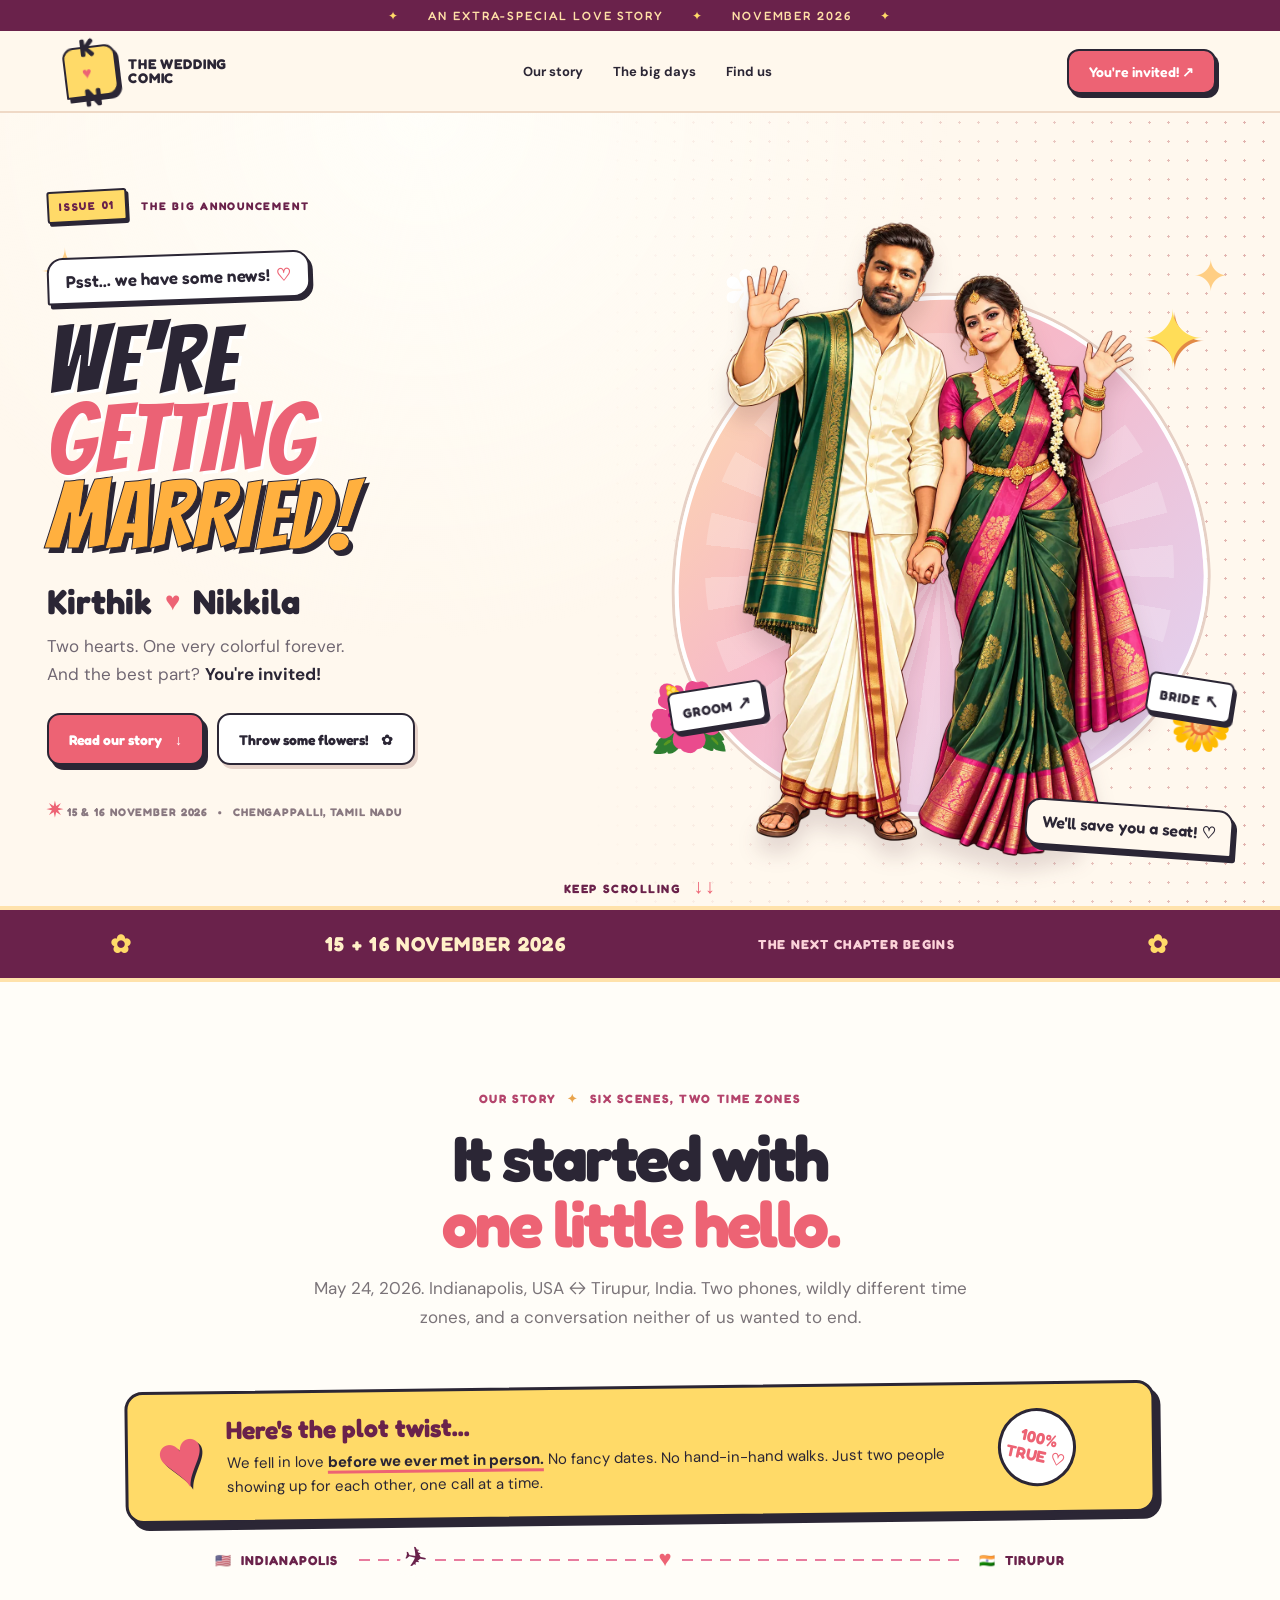
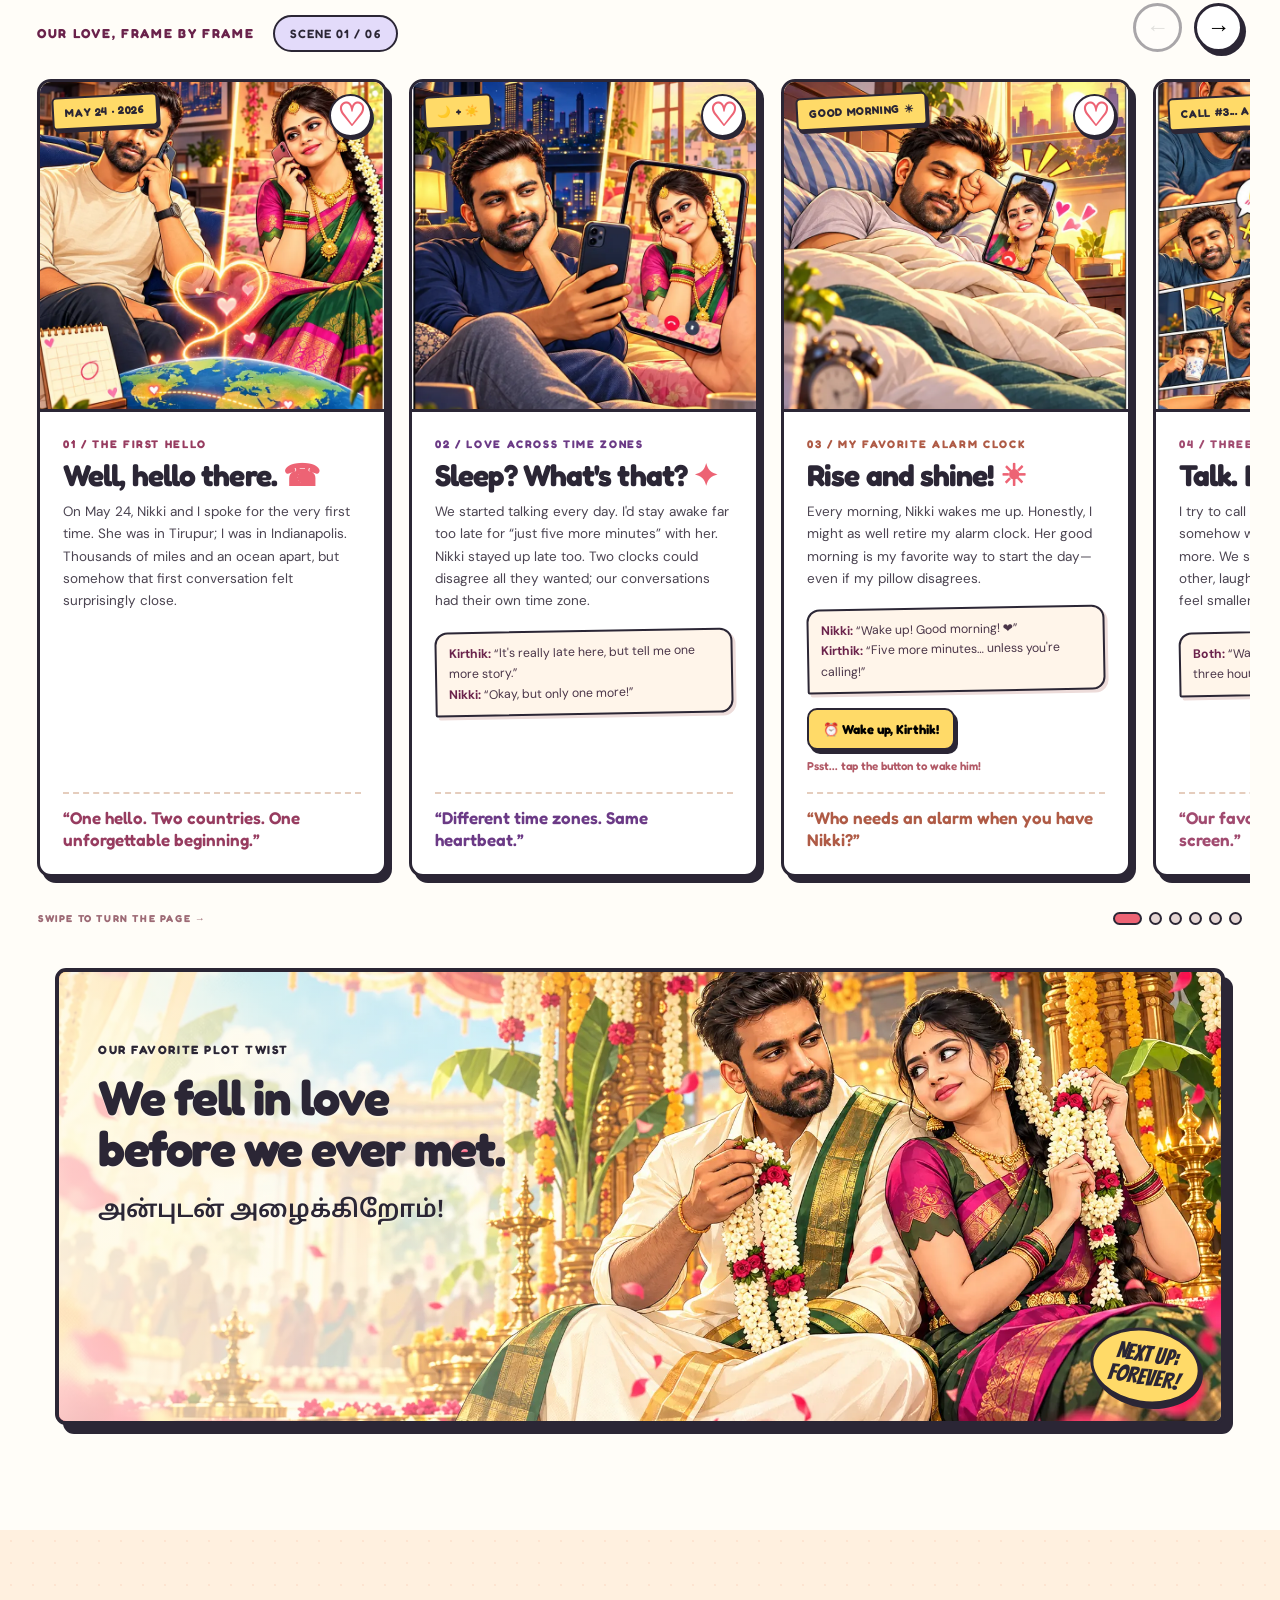
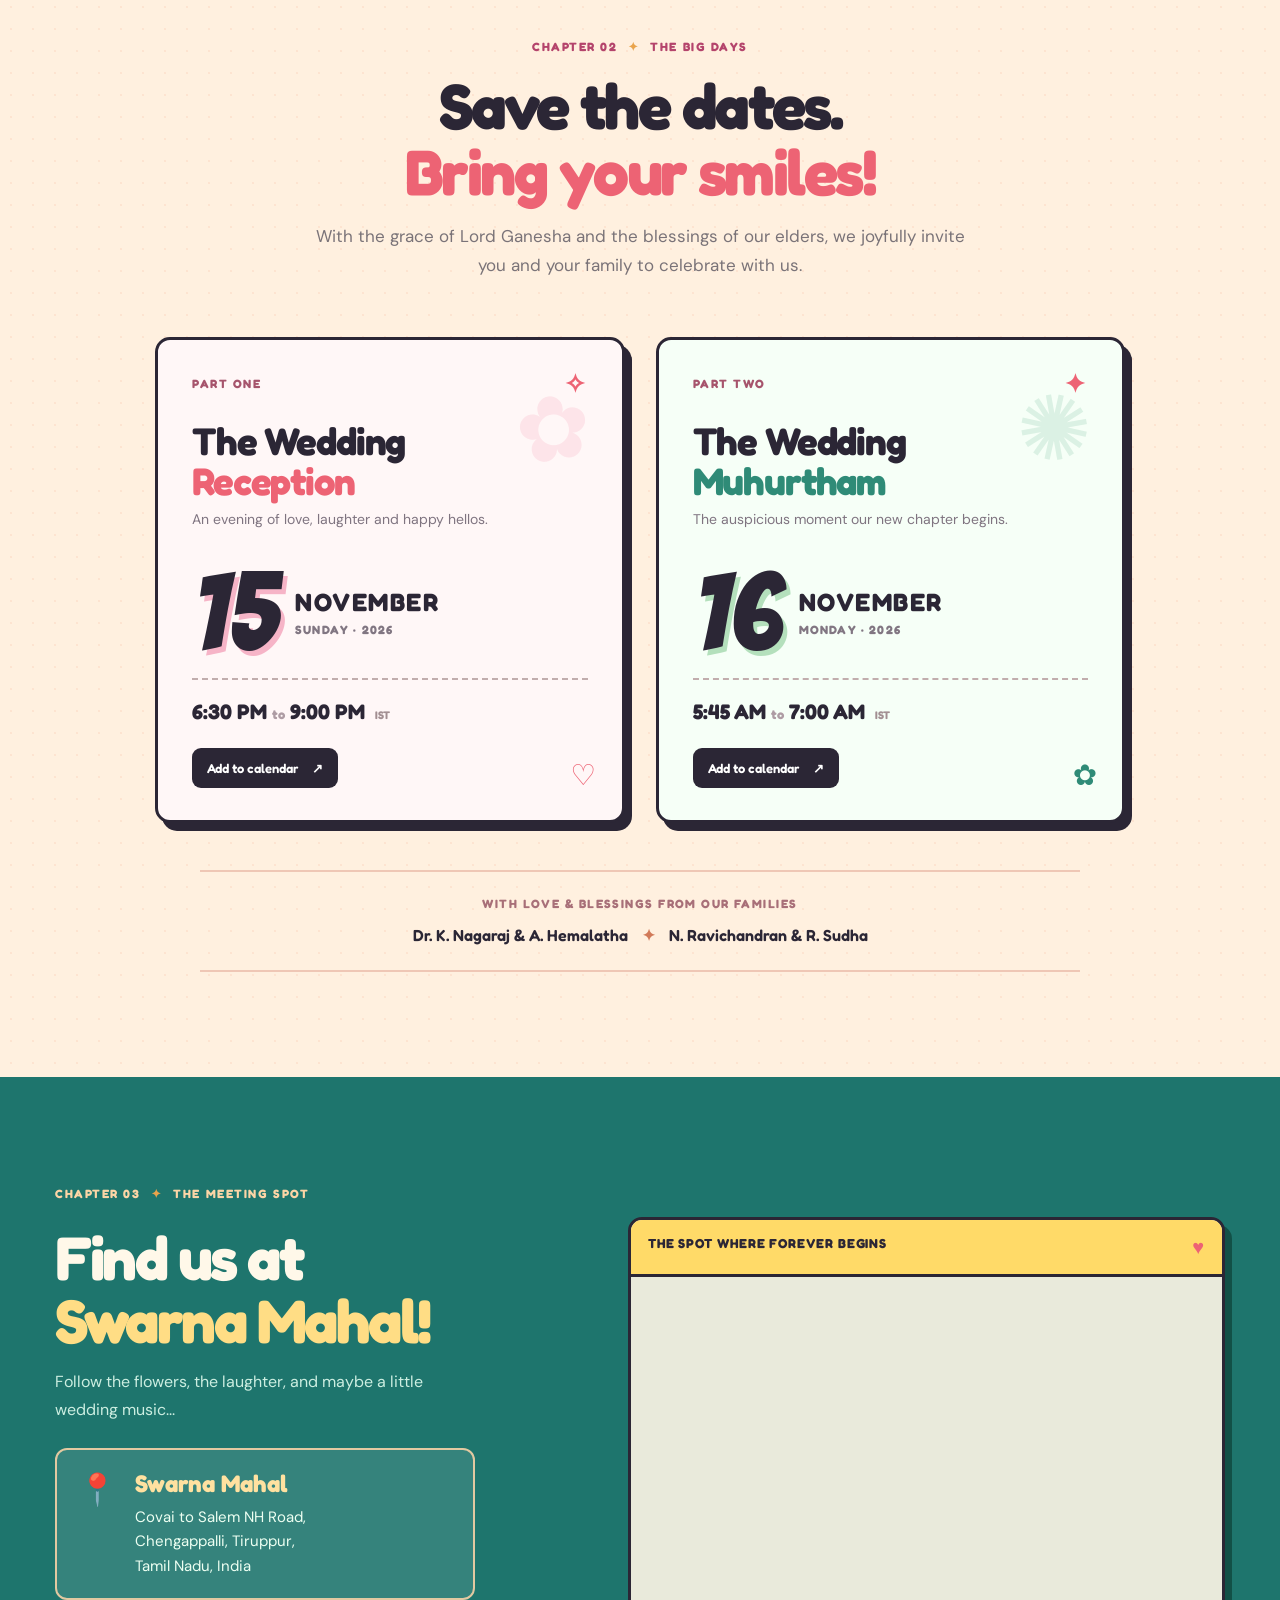
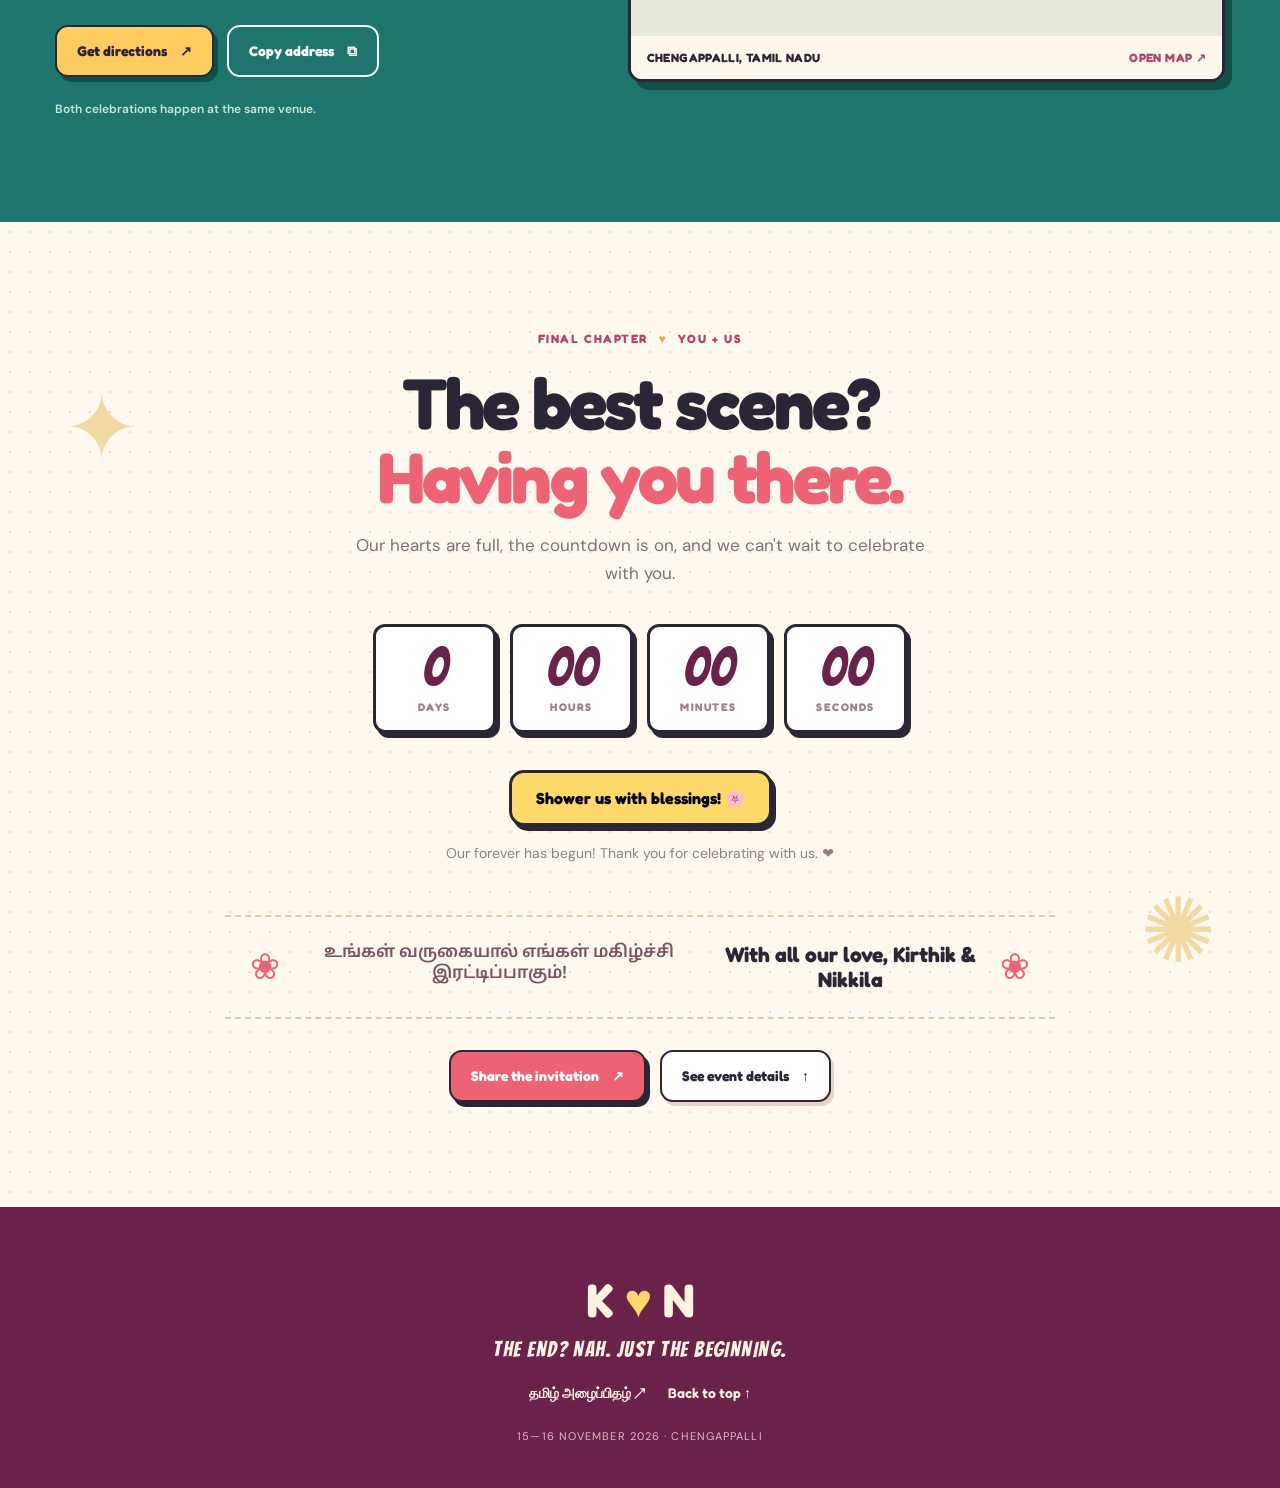
==== index.html @ f4b19759 "Add files via upload" ====
<!doctype html>
<html lang="en">
<head>
  <meta charset="utf-8">
  <meta name="viewport" content="width=device-width, initial-scale=1, viewport-fit=cover">
  <meta name="theme-color" content="#fff8ef">
  <meta name="description" content="One hello on May 24. Two countries, daily calls, and falling in love before meeting in person. Join Kirthik & Nikkila's anime wedding story, November 15–16, 2026.">
  <meta property="og:type" content="website">
  <meta property="og:title" content="Kirthik ♥ Nikkila — A Wedding Comic!">
  <meta property="og:description" content="Two countries. Countless calls. Love before our first meeting. Join our comic-book wedding story on 15 & 16 November 2026!">
  <meta property="og:url" content="https://kirthikroshan.github.io/comic_wedding/">
  <meta property="og:image" content="https://kirthikroshan.github.io/comic_wedding/comic-wedding-preview.jpg">
  <link rel="preconnect" href="https://fonts.googleapis.com">
  <link rel="preconnect" href="https://fonts.gstatic.com" crossorigin>
  <link href="https://fonts.googleapis.com/css2?family=Bangers&family=DM+Sans:wght@400;500;600;700&family=Fredoka:wght@400;500;600;700&family=Noto+Sans+Tamil:wght@400;500;600;700&display=swap" rel="stylesheet">
  <link rel="icon" type="image/svg+xml" href="favicon.svg">
  <link rel="stylesheet" href="styles.css">
  <link rel="stylesheet" href="story.css">
  <script src="script.js" defer></script>
  <script src="story.js" defer></script>
  <title>Kirthik & Nikkila — The Wedding Comic 💍</title>
</head>
<body>
  <a href="#events" class="skip-link">Skip to wedding details</a>
  <div id="petal-layer" class="petal-layer" aria-hidden="true"></div>
  <div class="opening-strip"><span>✦</span> AN EXTRA-SPECIAL LOVE STORY <span>✦</span> NOVEMBER 2026 <span>✦</span></div>
  <header class="site-header" id="top">
    <a class="brand" href="#top" aria-label="Kirthik and Nikkila, back to beginning"><span class="brand-symbol">K<span>♥</span>N</span><span class="brand-name">THE WEDDING<br>COMIC</span></a>
    <nav aria-label="Main navigation"><a href="#story">Our story</a><a href="#events">The big days</a><a href="#venue">Find us</a></nav>
    <a class="header-button" href="#events">You're invited! <span aria-hidden="true">↗</span></a>
  </header>

  <main>
    <section class="hero" aria-labelledby="hero-heading">
      <div class="hero-dots" aria-hidden="true"></div><div class="hero-star star-a" aria-hidden="true">✧</div><div class="hero-star star-b" aria-hidden="true">✦</div>
      <div class="hero-inner">
        <div class="hero-copy">
          <p class="comic-issue"><span class="issue-badge">ISSUE 01</span><span>THE BIG ANNOUNCEMENT</span></p>
          <p class="hero-speech">Psst... we have some news! <span>♡</span></p>
          <h1 id="hero-heading"><span>WE'RE</span><strong>GETTING</strong><em>MARRIED!</em></h1>
          <div class="hero-names"><span>Kirthik</span><i>♥</i><span>Nikkila</span></div>
          <p class="hero-subtitle">Two hearts. One very colorful forever.<br>And the best part? <strong>You're invited!</strong></p>
          <div class="hero-actions"><a class="button primary" href="#story">Read our story <span aria-hidden="true">↓</span></a><button class="button secondary" id="hero-flower-button" type="button">Throw some flowers! <span aria-hidden="true">✿</span></button></div>
          <p class="hero-detail"><span aria-hidden="true">✷</span> 15 & 16 NOVEMBER 2026 <span class="separator">•</span> CHENGAPPALLI, TAMIL NADU</p>
        </div>
        <div class="hero-art" aria-label="Anime-comic illustration of Kirthik and Nikkila in traditional Tamil wedding clothes">
          <div class="art-oval" aria-hidden="true"></div><div class="sunburst" aria-hidden="true"></div>
          <span class="doodle star-one" aria-hidden="true">✦</span><span class="doodle star-two" aria-hidden="true">✽</span><span class="doodle flower-one" aria-hidden="true">🌺</span><span class="doodle flower-two" aria-hidden="true">🌼</span>
          <img class="hero-couple" src="anime-wedding-couple.webp" width="1024" height="1536" fetchpriority="high" alt="Kirthik in a cream silk veshti and emerald shawl, and Nikkila in an emerald-magenta Kanchipuram saree, smiling and waving together">
          <div class="name-ticket groom-ticket">GROOM <span>↗</span></div><div class="name-ticket bride-ticket">BRIDE <span>↖</span></div>
          <div class="art-bubble" id="couple-bubble" role="status" aria-live="polite">We'll save you a seat! ♡</div>
        </div>
      </div>
      <a class="scroll-tag" href="#story">KEEP SCROLLING <span aria-hidden="true">↓↓</span></a>
    </section>

    <div class="announcement-ribbon" aria-label="Wedding date"><div>✿</div><strong>15 + 16 NOVEMBER 2026</strong><span>THE NEXT CHAPTER BEGINS</span><div>✿</div></div>

    <section class="story-section section" id="story" aria-labelledby="story-heading">
      <div class="section-heading" data-reveal><span class="chapter-tag">OUR STORY <span>✦</span> SIX SCENES, TWO TIME ZONES</span><h2 id="story-heading">It started with<br><em>one little hello.</em></h2><p>May 24, 2026. Indianapolis, USA ↔ Tirupur, India. Two phones, wildly different time zones, and a conversation neither of us wanted to end.</p></div>
      <div id="story-root"><p class="story-fallback">We fell in love before we ever met. Our six-chapter love story is loading… ♡</p></div>
      <div class="story-feature" data-reveal><img src="garland-scene.webp" loading="lazy" width="1916" height="821" alt="Anime-style Kirthik and Nikkila smiling at each other with wedding garlands under a colorful Tamil wedding mandapam"><div class="story-feature-caption"><span>OUR FAVORITE PLOT TWIST</span><strong>We fell in love<br>before we ever met.</strong><p lang="ta">அன்புடன் அழைக்கிறோம்!</p></div><div class="feature-sticker" aria-hidden="true">NEXT UP:<br>FOREVER!</div></div>
    </section>

    <section class="events-section section" id="events" aria-labelledby="events-heading">
      <div class="section-heading events-heading" data-reveal><span class="chapter-tag">CHAPTER 02 <span>✦</span> THE BIG DAYS</span><h2 id="events-heading">Save the dates.<br><em>Bring your smiles!</em></h2><p>With the grace of Lord Ganesha and the blessings of our elders, we joyfully invite you and your family to celebrate with us.</p></div>
      <div class="event-grid">
        <article class="event-card reception" data-reveal><div class="event-label">PART ONE <span>✧</span></div><div class="event-art" aria-hidden="true">✿</div><h3>The Wedding<br><em>Reception</em></h3><p class="event-caption">An evening of love, laughter and happy hellos.</p><div class="date-block"><strong>15</strong><div><span>NOVEMBER</span><small>SUNDAY · 2026</small></div></div><div class="event-divider"></div><p class="event-time">6:30 PM <span>to</span> 9:00 PM <small>IST</small></p><div class="event-actions"><a href="reception.ics" download="Kirthik-Nikkila-Reception.ics">Add to calendar <span aria-hidden="true">↗</span></a></div><span class="card-stamp" aria-hidden="true">♡</span></article>
        <article class="event-card muhurtham" data-reveal><div class="event-label">PART TWO <span>✦</span></div><div class="event-art" aria-hidden="true">✺</div><h3>The Wedding<br><em>Muhurtham</em></h3><p class="event-caption">The auspicious moment our new chapter begins.</p><div class="date-block"><strong>16</strong><div><span>NOVEMBER</span><small>MONDAY · 2026</small></div></div><div class="event-divider"></div><p class="event-time">5:45 AM <span>to</span> 7:00 AM <small>IST</small></p><div class="event-actions"><a href="muhurtham.ics" download="Kirthik-Nikkila-Muhurtham.ics">Add to calendar <span aria-hidden="true">↗</span></a></div><span class="card-stamp" aria-hidden="true">✿</span></article>
      </div>
      <div class="family-note" data-reveal><span>WITH LOVE &amp; BLESSINGS FROM OUR FAMILIES</span><p>Dr. K. Nagaraj &amp; A. Hemalatha <i>✦</i> N. Ravichandran &amp; R. Sudha</p></div>
    </section>

    <section class="venue-section section" id="venue" aria-labelledby="venue-heading"><div class="venue-layout"><div class="venue-copy" data-reveal><span class="chapter-tag light">CHAPTER 03 <span>✦</span> THE MEETING SPOT</span><h2 id="venue-heading">Find us at<br><em>Swarna Mahal!</em></h2><p class="venue-intro">Follow the flowers, the laughter, and maybe a little wedding music...</p><div class="address-card"><span class="pin" aria-hidden="true">📍</span><div><strong>Swarna Mahal</strong><address>Covai to Salem NH Road,<br>Chengappalli, Tiruppur,<br>Tamil Nadu, India</address></div></div><div class="venue-actions"><a class="button bright" href="https://www.google.com/maps/search/?api=1&query=Swarna%20Mahal%20Chengappalli%20Tiruppur%20Tamil%20Nadu" target="_blank" rel="noopener noreferrer">Get directions <span aria-hidden="true">↗</span></a><button class="button outline" id="copy-address" type="button">Copy address <span aria-hidden="true">⧉</span></button></div><p class="venue-footnote">Both celebrations happen at the same venue.</p></div><div class="map-panel" data-reveal><div class="map-heading">THE SPOT WHERE FOREVER BEGINS <span>♥</span></div><iframe title="Map of Swarna Mahal, Chengappalli, Tiruppur" src="https://maps.google.com/maps?q=Swarna%20Mahal%20Chengappalli%20Tiruppur%20Tamil%20Nadu&t=&z=14&ie=UTF8&iwloc=&output=embed" loading="lazy" referrerpolicy="no-referrer-when-downgrade" allowfullscreen></iframe><div class="map-footer"><span>CHENGAPPALLI, TAMIL NADU</span><a href="https://www.google.com/maps/search/?api=1&query=Swarna%20Mahal%20Chengappalli%20Tiruppur%20Tamil%20Nadu" target="_blank" rel="noopener noreferrer">OPEN MAP ↗</a></div></div></div></section>

    <section class="finale-section section" id="join" aria-labelledby="join-heading"><div class="finale-sparkle s1" aria-hidden="true">✦</div><div class="finale-sparkle s2" aria-hidden="true">✺</div><div class="finale-inner"><span class="chapter-tag">FINAL CHAPTER <span>♥</span> YOU + US</span><h2 id="join-heading">The best scene?<br><em>Having you there.</em></h2><p>Our hearts are full, the countdown is on, and we can't wait to celebrate with you.</p><div class="countdown" id="countdown" role="timer" aria-label="Time remaining until the wedding muhurtham"><div><strong id="days">--</strong><span>DAYS</span></div><div><strong id="hours">--</strong><span>HOURS</span></div><div><strong id="minutes">--</strong><span>MINUTES</span></div><div><strong id="seconds">--</strong><span>SECONDS</span></div></div><button type="button" class="blessing-button" id="blessing-button">Shower us with blessings! <span aria-hidden="true">🌸</span></button><p class="blessing-status" id="blessing-status" role="status" aria-live="polite">Your presence is the sweetest gift. ♡</p><div class="final-invite"><span aria-hidden="true">❀</span><p lang="ta">உங்கள் வருகையால் எங்கள் மகிழ்ச்சி இரட்டிப்பாகும்!</p><strong>With all our love, Kirthik &amp; Nikkila</strong><span aria-hidden="true">❀</span></div><div class="final-buttons"><a class="button primary" id="share-whatsapp" href="https://api.whatsapp.com/send?text=You%27re%20invited%20to%20Kirthik%20%26%20Nikkila%27s%20wedding!" target="_blank" rel="noopener noreferrer">Share the invitation <span aria-hidden="true">↗</span></a><a class="button secondary" href="#events">See event details <span aria-hidden="true">↑</span></a></div></div></section>
  </main>
  <footer><div class="footer-logo">K <span>♥</span> N</div><p>THE END? NAH. JUST THE BEGINNING.</p><div class="footer-links"><a href="https://kirthikroshan.github.io/Wedding/" target="_blank" rel="noopener noreferrer">தமிழ் அழைப்பிதழ் ↗</a><a href="#top">Back to top ↑</a></div><small>15—16 NOVEMBER 2026 · CHENGAPPALLI</small></footer>
  <div class="toast" id="toast" role="status" aria-live="polite"></div>
</body>
</html>
---- styles.css ----
:root{--paper:#fff8ee;--paper2:#fff3df;--ink:#2b2635;--wine:#6a224b;--red:#ed6374;--coral:#f58071;--orange:#ffb44f;--yellow:#ffda68;--mint:#bee8d3;--green:#2f8b77;--pink:#f8c4d3;--lav:#dfd6ff;--shadow:5px 6px 0 var(--ink)}
*{box-sizing:border-box}html{scroll-behavior:smooth}body{margin:0;background:var(--paper);color:var(--ink);font-family:'DM Sans',system-ui,sans-serif;overflow-x:hidden}img{display:block;max-width:100%}a{text-decoration:none;color:inherit}button{cursor:pointer;font:inherit}button,a{-webkit-tap-highlight-color:transparent}a:focus-visible,button:focus-visible{outline:4px solid #147d73;outline-offset:4px}.skip-link{position:absolute;top:-100px;left:10px;z-index:50;padding:10px 14px;background:white}.skip-link:focus{top:10px}.petal-layer{position:fixed;inset:0;overflow:hidden;z-index:50;pointer-events:none}.petal{position:absolute;top:-8vh;left:var(--x);font-size:var(--size);animation:petalDrop var(--time) ease-in forwards;filter:drop-shadow(1px 2px 0 rgba(71,34,54,.1))}.toast{position:fixed;left:50%;bottom:25px;z-index:60;transform:translate(-50%,140%);opacity:0;max-width:90%;min-width:240px;text-align:center;background:var(--ink);color:white;border:2px solid white;border-radius:100px;padding:13px 22px;font-size:13px;font-weight:700;box-shadow:0 7px 22px rgba(0,0,0,.2);transition:transform .3s,opacity .3s;pointer-events:none}.toast.show{transform:translate(-50%,0);opacity:1}
.opening-strip{height:31px;background:var(--wine);color:#ffe0a7;font:500 12px 'Fredoka',sans-serif;letter-spacing:.16em;display:flex;gap:28px;align-items:center;justify-content:center}.opening-strip span{color:var(--yellow)}
.site-header{height:82px;background:rgba(255,248,238,.97);border-bottom:2px solid #efd9c6;display:flex;align-items:center;justify-content:space-between;padding:0 max(5%,calc((100% - 1180px)/2));position:relative;z-index:20;gap:25px}.brand{display:flex;align-items:center;gap:11px}.brand-symbol{width:53px;height:51px;display:grid;place-content:center;border:2px solid var(--ink);border-radius:11px 11px 11px 1px;transform:rotate(-7deg);background:var(--yellow);box-shadow:3px 4px 0 var(--ink);font:700 25px 'Fredoka',sans-serif}.brand-symbol span{color:var(--red);font-size:16px}.brand-name{font:700 14px/1.02 'Fredoka',sans-serif;letter-spacing:.06em}.site-header nav{display:flex;gap:30px;font-weight:700;font-size:13px}.site-header nav a:hover{color:var(--red)}.header-button{font:600 14px 'Fredoka',sans-serif;background:var(--red);color:#fff;border:2px solid var(--ink);border-radius:12px;padding:12px 20px;box-shadow:3px 4px 0 var(--ink);white-space:nowrap;transition:transform .2s}.header-button:hover{transform:translateY(-3px)}
.hero{isolation:isolate;position:relative;overflow:hidden;background:radial-gradient(circle at 33% 0%,#fffef9,transparent 45%),var(--paper)}.hero-inner{max-width:1250px;margin:auto;display:grid;grid-template-columns:1fr 1fr;align-items:center;gap:12px;min-height:690px;padding:35px 32px 0}.hero-dots{position:absolute;top:0;right:0;bottom:0;width:54%;z-index:-1;background-image:radial-gradient(#dfafaa 1.1px,transparent 1.3px);background-size:19px 19px;mask-image:linear-gradient(90deg,transparent,black)}.hero-star{position:absolute;font-size:63px;color:#ffce83;animation:floaty 5s ease-in-out infinite}.star-a{top:15%;left:3%}.star-b{top:17%;right:4%;font-size:43px;animation-delay:-2s}.hero-copy{padding:42px 0 75px;z-index:5}.comic-issue{display:flex;align-items:center;gap:14px;font:700 11px 'Fredoka',sans-serif;letter-spacing:.16em;color:var(--wine);margin:0 0 32px}.issue-badge{background:var(--yellow);border:2px solid var(--ink);box-shadow:2px 3px 0 var(--ink);border-radius:3px;padding:7px 10px;transform:rotate(-3deg)}.hero-speech{position:relative;display:inline-flex;margin:0 0 21px;padding:11px 17px;background:white;border:2px solid var(--ink);border-radius:16px 16px 16px 2px;box-shadow:3px 4px 0 var(--ink);font:600 17px 'Fredoka',sans-serif;transform:rotate(-2deg)}.hero-speech span{color:var(--red);margin-left:6px}.hero h1{margin:0 0 23px;font:400 clamp(75px,7.4vw,112px)/.82 'Bangers',Impact,sans-serif;letter-spacing:.015em;display:flex;align-items:flex-start;flex-direction:column;text-shadow:3px 3px 0 #fff}.hero h1 span{color:var(--ink)}.hero h1 strong{font-weight:400;color:#eb6275}.hero h1 em{font-style:normal;color:#ffb03f;-webkit-text-stroke:1px var(--ink);text-shadow:4px 5px 0 var(--ink);letter-spacing:.01em}.hero-names{display:flex;align-items:center;gap:13px;font:700 clamp(23px,2.7vw,39px) 'Fredoka',sans-serif;margin:25px 0 10px}.hero-names i{font-style:normal;color:var(--red);font-size:26px;animation:heartbeat 2.2s infinite}.hero-subtitle{font-size:17px;line-height:1.65;color:#706772;max-width:460px;margin:0 0 25px}.hero-subtitle strong{color:var(--ink)}.hero-actions{display:flex;flex-wrap:wrap;gap:13px}.button{display:inline-flex;align-items:center;justify-content:center;gap:13px;border:2px solid var(--ink);border-radius:13px;padding:14px 20px;min-height:52px;font:700 14px 'Fredoka',sans-serif;transition:transform .2s,box-shadow .2s}.button:hover{transform:translateY(-3px)}.button.primary{background:var(--red);color:white;box-shadow:4px 5px 0 var(--ink)}.button.secondary{background:#fff;color:var(--ink);box-shadow:3px 4px 0 #e6d2c9}.hero-detail{font:700 11px 'Fredoka',sans-serif;letter-spacing:.08em;color:#897880;margin-top:33px}.hero-detail .separator{margin:0 6px}.hero-detail>span:first-child{font-size:18px;color:var(--red)}
.hero-art{height:665px;position:relative;display:flex;justify-content:center;align-items:flex-end}.art-oval{position:absolute;bottom:45px;width:91%;height:78%;border:4px solid #fff;box-shadow:0 0 0 3px #e6d0c5;background:linear-gradient(135deg,#ffdda9,#f6b9c9 42%,#ded6f7 100%);border-radius:51% 49% 53% 47%/58% 55% 45% 42%;transform:rotate(-4deg)}.sunburst{position:absolute;bottom:54px;width:80%;height:71%;opacity:.22;border-radius:50%;background:repeating-conic-gradient(from 4deg,#fff 0 8deg,transparent 8deg 16deg)}.hero-couple{height:min(640px,100%);width:auto;max-width:100%;object-fit:contain;filter:drop-shadow(0 16px 10px rgba(72,34,45,.15));position:relative;z-index:4;transform-origin:bottom center;animation:artReveal 1.1s both,artBob 5s 1.1s ease-in-out infinite}.hero-couple.celebrate{animation:artWiggle .9s ease-in-out both}.doodle{position:absolute;z-index:4;animation:floaty 4s ease-in-out infinite}.doodle.star-one{top:95px;right:28px;color:#ffdd58;font-size:77px;filter:drop-shadow(2px 3px 0 #e28a45)}.doodle.star-two{top:60px;left:13%;color:#fff;font-size:55px}.doodle.flower-one{bottom:98px;left:0;font-size:68px;animation-delay:-1.5s}.doodle.flower-two{bottom:102px;right:0;font-size:51px;animation-delay:-3s}.name-ticket{position:absolute;z-index:6;background:white;border:2px solid var(--ink);box-shadow:3px 4px 0 var(--ink);border-radius:7px;padding:8px 11px;font:700 13px 'Fredoka',sans-serif;letter-spacing:.08em}.name-ticket span{font-size:17px}.groom-ticket{left:4%;bottom:133px;transform:rotate(-9deg)}.bride-ticket{right:0;bottom:142px;transform:rotate(9deg)}.art-bubble{position:absolute;z-index:8;right:0;bottom:8px;max-width:235px;text-align:center;background:var(--paper);border:2px solid var(--ink);box-shadow:4px 5px 0 var(--ink);border-radius:15px 15px 3px 15px;transform:rotate(4deg);padding:12px 15px;font:600 16px/1.2 'Fredoka',sans-serif}.scroll-tag{position:absolute;bottom:8px;left:50%;transform:translateX(-50%);color:var(--wine);font:700 12px 'Fredoka',sans-serif;letter-spacing:.13em;white-space:nowrap}.scroll-tag span{color:var(--red);font-size:20px;margin-left:7px}
.announcement-ribbon{display:flex;align-items:center;justify-content:space-around;gap:12px;background:var(--wine);color:#fff0c8;padding:19px 20px;border-top:4px solid #ffe2ab;border-bottom:4px solid #ffe2ab;font:700 16px 'Fredoka',sans-serif;letter-spacing:.08em}.announcement-ribbon div{color:var(--yellow);font-size:25px}.announcement-ribbon strong{font-size:20px}.announcement-ribbon span{font-size:13px;color:#fbd2d9}
.section{padding:105px 28px}.section-heading{text-align:center;max-width:780px;margin:0 auto 54px}.chapter-tag{font:700 12px 'Fredoka',sans-serif;letter-spacing:.13em;color:#b4446c}.chapter-tag span{color:#e9a44c;padding:0 6px}.section-heading h2,.venue-copy h2,.finale-inner h2{font:700 clamp(42px,5vw,68px)/1.03 'Fredoka',sans-serif;letter-spacing:-.04em;margin:17px 0}.section-heading h2 em,.venue-copy h2 em,.finale-inner h2 em{font-style:normal;color:var(--red)}.section-heading>p:last-child{color:#7a7378;line-height:1.7;font-size:17px;max-width:670px;margin:0 auto}
.story-section{background:#fffdf8}.comic-panels{max-width:1170px;margin:auto;display:grid;grid-template-columns:repeat(3,minmax(0,1fr));gap:21px}.mini-panel{border:3px solid var(--ink);box-shadow:5px 6px 0 var(--ink);border-radius:11px;min-height:345px;padding:23px;position:relative;overflow:hidden}.panel-heart{background:#fce1e7}.panel-ring{background:#fff1bd}.panel-people{background:#dff5e9}.panel-number{font:700 11px 'Fredoka',sans-serif;letter-spacing:.16em;border-bottom:2px solid rgba(46,38,53,.18);padding-bottom:12px}.mini-visual{height:150px;position:relative;display:flex;align-items:center;justify-content:center}.mini-visual.hearts span:first-child{color:#ed6374;font-size:110px;transform:rotate(-13deg);text-shadow:5px 5px 0 #fff}.mini-visual.hearts span:nth-child(2){color:#e8a1b3;font-size:57px;transform:rotate(20deg) translate(-20px,-30px)}.mini-visual.hearts span:last-child{color:white;font-size:35px;position:absolute;right:19%;top:10px}.mini-visual.rings span:first-child{font-size:103px;transform:rotate(-14deg);filter:drop-shadow(4px 6px 0 #e1bf76)}.mini-visual.rings span:last-child{font-size:57px;color:#f4be46;position:absolute;right:18%;top:1px}.mini-visual.flowers{gap:0}.mini-visual.flowers span{font-size:75px;filter:drop-shadow(3px 5px 0 rgba(67,83,55,.1))}.mini-visual.flowers span:nth-child(2){font-size:95px;transform:translateY(-19px)}.mini-panel h3{font:700 27px 'Fredoka',sans-serif;margin:9px 0 6px}.mini-panel p{margin:0;font-size:14px;line-height:1.6;color:#6c626e;max-width:250px}.comic-action{position:absolute;right:-5px;bottom:9px;font:400 27px 'Bangers',Impact,sans-serif;letter-spacing:.04em;color:#c04d72;transform:rotate(-13deg);opacity:.92}
.story-feature{position:relative;max-width:1170px;margin:43px auto 0;height:457px;border:4px solid var(--ink);border-radius:11px;overflow:hidden;box-shadow:8px 9px 0 var(--ink);background:#f8dabf}.story-feature>img{width:100%;height:100%;object-fit:cover;object-position:center}.story-feature:after{content:'';position:absolute;inset:0;pointer-events:none;background:linear-gradient(90deg,rgba(255,249,230,.78),rgba(255,249,230,.3) 34%,transparent 60%)}.story-feature-caption{position:absolute;z-index:2;left:39px;top:70px;color:var(--ink);max-width:430px;text-shadow:0 2px 0 rgba(255,255,255,.3)}.story-feature-caption span{display:block;font:700 12px 'Fredoka',sans-serif;letter-spacing:.13em;margin-bottom:15px}.story-feature-caption strong{display:block;font:700 clamp(32px,3.8vw,55px)/1.05 'Fredoka',sans-serif;letter-spacing:-.03em}.story-feature-caption p{font:600 24px 'Noto Sans Tamil',sans-serif;margin:22px 0}.feature-sticker{position:absolute;right:20px;bottom:17px;z-index:2;background:var(--yellow);color:var(--ink);padding:12px 17px;border:3px solid var(--ink);box-shadow:3px 4px 0 var(--ink);border-radius:50%;font:400 23px/1 'Bangers',sans-serif;transform:rotate(9deg);text-align:center}
.events-section{background:#fff0df;background-image:radial-gradient(rgba(245,164,138,.17) 1.3px,transparent 1.5px);background-size:22px 22px}.events-heading{margin-bottom:58px}.event-grid{max-width:970px;margin:auto;display:grid;grid-template-columns:repeat(2,minmax(0,1fr));gap:31px}.event-card{position:relative;overflow:hidden;border:3px solid var(--ink);border-radius:15px;background:#fff;box-shadow:7px 8px 0 var(--ink);padding:28px 34px 32px;min-height:460px}.event-card.reception{background:#fff7f7}.event-card.muhurtham{background:#f6fff7}.event-label{font:700 12px 'Fredoka',sans-serif;letter-spacing:.13em;color:#a6546c;display:flex;align-items:center;justify-content:space-between}.event-label span{font-size:26px;color:var(--red)}.event-art{position:absolute;right:30px;top:45px;font-size:90px;line-height:1;color:rgba(236,103,137,.13);transform:rotate(-10deg)}.event-card.muhurtham .event-art{color:rgba(39,148,104,.13)}.event-card h3{font:700 clamp(30px,3vw,43px)/1.03 'Fredoka',sans-serif;margin:23px 0 8px;letter-spacing:-.03em}.event-card h3 em{font-style:normal;color:var(--red)}.event-card.muhurtham h3 em{color:var(--green)}.event-caption{font-size:14px;color:#7f7480;min-height:33px;margin:0 0 20px}.date-block{display:flex;align-items:center;gap:18px;margin:23px 0 16px}.date-block>strong{font:400 110px/.85 'Bangers',sans-serif;color:var(--ink);text-shadow:4px 5px 0 #f6b4c7}.muhurtham .date-block>strong{text-shadow:4px 5px 0 #b4e0bc}.date-block div{display:flex;flex-direction:column;gap:5px}.date-block div span{font:700 25px 'Fredoka',sans-serif;letter-spacing:.06em}.date-block div small{font:700 12px 'Fredoka',sans-serif;letter-spacing:.1em;color:#817682}.event-divider{border-top:2px dashed #c1adad;margin:19px 0}.event-time{font:700 21px 'Fredoka',sans-serif;white-space:nowrap;margin:14px 0 24px}.event-time span{font-size:13px;color:#ae9ca4}.event-time small{font-size:11px;color:#a28f92;margin-left:5px}.event-actions a{display:inline-flex;align-items:center;gap:13px;background:var(--ink);color:#fff;border-radius:9px;padding:12px 15px;font:600 13px 'Fredoka',sans-serif;transition:transform .2s}.event-actions a:hover{transform:translateY(-2px)}.card-stamp{position:absolute;right:25px;bottom:26px;color:var(--red);font-size:29px}.muhurtham .card-stamp{color:var(--green)}.family-note{text-align:center;max-width:880px;margin:47px auto 0;padding:20px 30px;border-top:2px solid #efc7b5;border-bottom:2px solid #efc7b5}.family-note span{font:700 12px 'Fredoka',sans-serif;letter-spacing:.12em;color:#a86f78}.family-note p{font:600 16px 'Fredoka',sans-serif;line-height:1.8;margin:8px 0 0}.family-note i{color:#d17a59;font-style:normal;margin:0 10px}
.venue-section{background:#1e756d;color:#fff8e9}.venue-layout{max-width:1170px;margin:auto;display:grid;grid-template-columns:.92fr 1.08fr;gap:64px;align-items:center}.chapter-tag.light{color:#fcd5a6}.venue-copy h2{font-size:clamp(45px,4.8vw,67px);margin:23px 0 14px}.venue-copy h2 em{color:#ffdd85}.venue-intro{font-size:16px;line-height:1.7;color:#cceee1;max-width:430px}.address-card{border:2px solid #e2c9a1;background:rgba(255,255,255,.1);padding:19px 21px;border-radius:12px;display:flex;gap:18px;max-width:420px;margin:25px 0}.address-card .pin{font-size:31px}.address-card strong{display:block;font:700 24px 'Fredoka',sans-serif;color:#ffe1a0;margin-bottom:7px}.address-card address{font-style:normal;line-height:1.65;font-size:15px;color:#edfff2}.venue-actions{display:flex;flex-wrap:wrap;gap:13px}.button.bright{background:#ffcc60;color:var(--ink);box-shadow:4px 5px 0 #0b524b}.button.outline{background:transparent;color:white;border-color:white}.venue-footnote{font-size:12px;color:#c8e7d8;font-weight:600;margin:24px 0 0}.map-panel{border:3px solid var(--ink);border-radius:14px;overflow:hidden;background:#f7efe0;box-shadow:7px 8px 0 #125047;transform:rotate(1deg)}.map-heading{background:var(--yellow);color:var(--ink);padding:15px 17px;font:700 13px 'Fredoka',sans-serif;letter-spacing:.07em;border-bottom:3px solid var(--ink);display:flex;justify-content:space-between}.map-heading span{color:var(--red);font-size:20px}.map-panel iframe{width:100%;height:359px;border:0;display:block;background:#e9eadb}.map-footer{display:flex;justify-content:space-between;align-items:center;gap:14px;background:#fff7eb;color:var(--ink);font:700 12px 'Fredoka',sans-serif;padding:14px 16px;letter-spacing:.03em}.map-footer a{color:#ac4670}
.finale-section{position:relative;overflow:hidden;text-align:center;background:#fff9ef;background-image:radial-gradient(#f5d8c3 1px,transparent 1.2px);background-size:20px 20px}.finale-inner{max-width:830px;margin:auto}.finale-inner h2{font-size:clamp(47px,5.6vw,76px);margin-top:18px}.finale-inner>p{font-size:17px;color:#7c7078;line-height:1.65;max-width:600px;margin:15px auto 27px}.countdown{display:flex;justify-content:center;gap:14px;margin:37px auto}.countdown>div{background:#fff;border:3px solid var(--ink);box-shadow:4px 5px 0 var(--ink);border-radius:12px;width:123px;min-height:109px;padding:14px 8px;display:flex;align-items:center;justify-content:center;flex-direction:column}.countdown strong{font:400 54px/.95 'Bangers',sans-serif;color:var(--wine)}.countdown span{font:700 11px 'Fredoka',sans-serif;letter-spacing:.13em;margin-top:7px;color:#9a818e}.blessing-button{border:3px solid var(--ink);background:var(--yellow);box-shadow:4px 5px 0 var(--ink);border-radius:15px;padding:15px 24px;font:700 16px 'Fredoka',sans-serif;transition:transform .2s}.blessing-button:hover{transform:translateY(-3px)}.blessing-status{color:#977c85!important;font-size:14px!important;min-height:25px;margin:16px auto 0!important}.final-invite{display:flex;justify-content:center;align-items:center;gap:17px;border-top:2px dashed #e3c8ae;border-bottom:2px dashed #e3c8ae;margin:48px 0 31px;padding:25px}.final-invite>span{font-size:36px;color:var(--red)}.final-invite p{font:600 17px 'Noto Sans Tamil',sans-serif;color:#7a5264;margin:0 0 8px}.final-invite strong{display:block;font:700 21px 'Fredoka',sans-serif}.final-buttons{display:flex;justify-content:center;flex-wrap:wrap;gap:14px}.finale-sparkle{position:absolute;z-index:0;font-size:90px;color:#f3d9a2;animation:floaty 5s infinite}.finale-sparkle.s1{left:5%;top:15%}.finale-sparkle.s2{right:5%;bottom:22%;animation-delay:-2s}
footer{padding:64px 20px 45px;background:var(--wine);color:#fff4df;text-align:center}.footer-logo{font:700 47px 'Fredoka',sans-serif}.footer-logo span{color:var(--yellow)}footer>p{font:400 21px 'Bangers',sans-serif;letter-spacing:.07em;margin:10px auto 23px}.footer-links{display:flex;gap:23px;justify-content:center;align-items:center;flex-wrap:wrap;font:600 14px 'Fredoka',sans-serif}.footer-links a:hover{text-decoration:underline;text-underline-offset:3px}footer small{display:block;margin-top:27px;letter-spacing:.1em;color:#e3b8c6;font-size:11px}
[data-reveal]{opacity:0;transform:translateY(26px);transition:opacity .7s,transform .7s}[data-reveal].visible{opacity:1;transform:translateY(0)}
@keyframes floaty{0%,100%{translate:0 0}50%{translate:0 -12px}}@keyframes heartbeat{0%,100%{scale:1}45%{scale:1.2}55%{scale:1.03}65%{scale:1.15}}@keyframes artReveal{from{opacity:0;transform:translateY(60px) scale(.95)}to{opacity:1;transform:translateY(0) scale(1)}}@keyframes artBob{0%,100%{transform:translateY(0)}50%{transform:translateY(-6px)}}@keyframes artWiggle{0%,100%{transform:rotate(0)}20%{transform:rotate(-3deg)}45%{transform:rotate(3deg)}70%{transform:rotate(-2deg)}}@keyframes petalDrop{0%{top:-8vh;opacity:0;transform:translateX(0) rotate(0)}7%{opacity:1}100%{top:105vh;opacity:0;transform:translateX(var(--sway)) rotate(590deg)}}
@media(max-width:1120px){.site-header{padding:0 4%}.site-header nav{gap:18px}.hero-inner{grid-template-columns:1fr 1fr;padding:20px 22px 0;min-height:630px}.hero h1{font-size:clamp(68px,7.7vw,90px)}.hero-art{height:585px}.hero-couple{height:570px}.hero-copy{padding-bottom:45px}.venue-layout{gap:30px}.event-card{padding:25px}.story-feature-caption{max-width:340px}}
@media(max-width:890px){.site-header nav{display:none}.hero-inner{grid-template-columns:1fr;padding:50px 20px 0;text-align:center}.hero-copy{padding:0;max-width:630px;margin:auto}.comic-issue,.hero-actions,.hero-names{justify-content:center}.hero h1{align-items:center;font-size:clamp(70px,10vw,98px)}.hero-speech{margin-bottom:20px}.hero-subtitle{margin:0 auto 25px}.hero-art{height:600px;max-width:610px;width:100%;margin:auto}.hero-couple{height:590px}.scroll-tag{bottom:2px}.hero-dots{width:100%;mask-image:none;opacity:.35}.comic-panels{gap:12px}.mini-panel{padding:17px}.mini-visual{height:120px}.mini-panel{min-height:320px}.mini-visual.hearts span:first-child{font-size:85px}.mini-visual.rings span:first-child{font-size:77px}.mini-visual.flowers span{font-size:51px}.mini-visual.flowers span:nth-child(2){font-size:75px}.mini-panel h3{font-size:22px}.venue-layout{grid-template-columns:1fr;gap:36px;max-width:700px}.venue-copy{text-align:center}.venue-intro,.address-card{margin-left:auto;margin-right:auto}.venue-actions{justify-content:center}.map-panel{transform:none}.venue-section{padding-bottom:95px}}
@media(max-width:650px){.opening-strip{height:27px;font-size:9px;gap:12px}.site-header{height:70px;padding:0 18px}.brand-symbol{height:43px;width:45px;font-size:21px}.brand-name{font-size:11px}.header-button{padding:10px 12px;font-size:12px}.hero-inner{padding:38px 15px 0}.comic-issue{font-size:9px;gap:8px;margin-bottom:25px}.hero-speech{font-size:15px}.hero h1{font-size:clamp(63px,15vw,86px)}.hero-names{font-size:clamp(24px,7vw,35px);margin:20px 0 9px}.hero-subtitle{font-size:15px}.hero-actions{gap:10px}.button{font-size:13px;padding:12px 13px;min-height:50px}.hero-detail{font-size:9px;line-height:1.7;margin-top:26px}.hero-art{height:462px;margin-top:9px}.hero-couple{height:450px}.art-oval{height:76%;bottom:32px}.sunburst{bottom:37px}.doodle.star-one{font-size:50px;top:40px;right:4%}.doodle.star-two{font-size:37px;top:30px}.doodle.flower-one{font-size:45px;bottom:74px}.doodle.flower-two{font-size:42px;bottom:60px}.name-ticket{font-size:10px;padding:6px}.groom-ticket{left:0;bottom:94px}.bride-ticket{right:0;bottom:98px}.art-bubble{font-size:12px;bottom:0;right:2%;padding:9px;max-width:155px}.scroll-tag{position:relative;display:block;left:auto;bottom:auto;transform:none;text-align:center;margin:9px auto 20px;font-size:10px}.announcement-ribbon{padding:12px 10px;gap:8px}.announcement-ribbon strong{font-size:13px}.announcement-ribbon span{font-size:9px}.announcement-ribbon div{font-size:16px}.section{padding:76px 17px}.section-heading{margin-bottom:37px}.section-heading h2,.venue-copy h2,.finale-inner h2{font-size:clamp(38px,9.3vw,53px)}.section-heading>p:last-child{font-size:15px}.chapter-tag{font-size:10px}.comic-panels{grid-template-columns:1fr;gap:20px;max-width:450px}.mini-panel{min-height:235px;display:grid;grid-template-columns:1fr 1fr;grid-template-rows:auto 1fr auto;column-gap:9px}.panel-number{grid-column:1/-1}.mini-visual{grid-row:2/4;grid-column:1;height:145px}.mini-panel h3{grid-column:2;align-self:end;margin:6px 0}.mini-panel p{grid-column:2;font-size:12px}.comic-action{font-size:20px}.story-feature{height:400px;margin-top:30px}.story-feature>img{object-position:57% center}.story-feature:after{background:linear-gradient(0deg,rgba(255,249,230,.92),rgba(255,249,230,.35) 39%,transparent 70%)}.story-feature-caption{left:18px;top:auto;bottom:18px;max-width:85%}.story-feature-caption span{font-size:10px}.story-feature-caption strong{font-size:31px}.story-feature-caption p{font-size:16px;margin:12px 0}.feature-sticker{right:8px;top:8px;bottom:auto;font-size:16px;padding:8px 9px}.event-grid{grid-template-columns:1fr;max-width:430px;gap:22px}.event-card{min-height:0;padding:25px 25px 29px}.event-card h3{font-size:35px}.date-block>strong{font-size:95px}.date-block div span{font-size:21px}.family-note{padding:17px 7px}.family-note p{font-size:13px}.family-note i{margin:0 6px}.venue-section{padding-top:80px}.venue-copy h2{margin:22px 0 15px}.venue-intro{font-size:14px}.address-card{padding:16px}.address-card strong{font-size:21px}.address-card address{font-size:13px}.map-panel iframe{height:290px}.map-heading{font-size:10px;padding:12px}.map-footer{font-size:10px}.finale-inner>p{font-size:15px}.countdown{gap:7px;margin:29px 0}.countdown>div{width:calc(25% - 5px);min-height:90px;padding:10px 4px}.countdown strong{font-size:44px}.countdown span{font-size:9px}.blessing-button{font-size:13px;padding:14px}.final-invite{gap:8px;padding:19px 2px}.final-invite>span{font-size:22px}.final-invite p{font-size:12px}.final-invite strong{font-size:15px}.final-buttons{gap:12px}}
@media(max-width:375px){.site-header{padding:0 11px}.header-button{font-size:11px;padding:10px 9px}.hero-actions{flex-direction:column;align-items:stretch}.hero-art{height:402px}.hero-couple{height:390px}.hero h1{font-size:60px}.hero-detail .separator{display:none}.hero-detail{display:block}.announcement-ribbon span{display:none}.event-time{font-size:18px}}
@media(prefers-reduced-motion:reduce){html{scroll-behavior:auto}*,*:before,*:after{animation-duration:.01ms!important;animation-iteration-count:1!important;transition-duration:.01ms!important}[data-reveal]{opacity:1;transform:none}}
---- story.css ----
/* Chapter-book expansion: maintains the original color system and lettering. */
.story-fallback{max-width:650px;margin:20px auto;text-align:center;font-family:'Fredoka',sans-serif;color:var(--wine)}
.love-note{max-width:1030px;margin:14px auto 28px;padding:21px 29px;background:var(--yellow);border:3px solid var(--ink);border-radius:18px;box-shadow:6px 7px 0 var(--ink);display:flex;gap:21px;align-items:center;position:relative;transform:rotate(-.7deg)}
.love-note-heart{font:82px/1 'Fredoka',sans-serif;color:#ed6176;text-shadow:2px 3px 0 #2b2635;transform:rotate(-16deg);flex:none}
.love-note strong{font:700 25px 'Fredoka',sans-serif;color:var(--wine)}
.love-note p{font-size:15px;line-height:1.6;margin:6px 0 0;max-width:750px;color:var(--ink)}
.love-note em{font-weight:800;font-style:normal;text-decoration:underline;text-decoration-color:var(--red);text-decoration-thickness:3px;text-underline-offset:4px}
.love-note-sticker{display:grid;place-items:center;flex:none;width:78px;height:78px;border:3px solid var(--ink);border-radius:50%;background:white;transform:rotate(13deg);font:700 16px/1.1 'Fredoka',sans-serif;text-align:center;color:var(--red)}
.long-distance-route{max-width:850px;margin:34px auto 35px;display:grid;grid-template-columns:auto 1fr auto;align-items:center;gap:20px;color:var(--wine)}
.long-distance-route>span:first-child,.long-distance-route>span:last-child{display:flex;align-items:center;gap:9px;font:700 13px 'Fredoka',sans-serif;letter-spacing:.08em}
.route-line{display:block;height:2px;background:repeating-linear-gradient(90deg,#e87b9e 0 11px,transparent 11px 19px);position:relative}
.route-airplane{position:absolute;left:7%;top:50%;transform:translateY(-56%) rotate(11deg);font-size:28px;color:var(--wine);text-shadow:0 2px 0 #fff;background:#fffdf8;padding:0 3px;animation:flyRoute 8s ease-in-out infinite}
.route-heart{position:absolute;left:49%;top:-14px;color:var(--red);font:700 22px 'Fredoka',sans-serif;background:#fffdf8;padding:0 6px;animation:heartbeat 2.4s ease-in-out infinite}
@keyframes flyRoute{0%{left:3%}46%{left:78%}52%,100%{left:3%}}
.comic-reader{max-width:1220px;margin:auto;min-width:0}
.reader-head{display:flex;align-items:end;justify-content:space-between;gap:18px;padding:0 7px 19px}
.reader-head>div:first-child{display:flex;align-items:center;gap:18px;flex-wrap:wrap}
.reader-kicker{font:700 13px 'Fredoka',sans-serif;color:var(--wine);letter-spacing:.13em}
.reader-head strong{display:inline-block;font:600 12px 'Fredoka',sans-serif;letter-spacing:.09em;padding:9px 15px;border:2px solid var(--ink);background:#e3dbfa;border-radius:50px}
.reader-controls{display:flex;gap:12px}
.reader-arrow{width:49px;height:49px;display:grid;place-items:center;background:#fff;border:3px solid var(--ink);border-radius:50%;box-shadow:3px 4px 0 var(--ink);font:700 23px 'Fredoka',sans-serif;transition:transform .2s,background .2s}
.reader-arrow:hover:not(:disabled){transform:translateY(-3px);background:var(--yellow)}
.reader-arrow:disabled{opacity:.4;cursor:not-allowed;box-shadow:none}
.story-rail{display:flex;gap:22px;max-width:100%;overflow-x:auto;overflow-y:hidden;scroll-snap-type:x mandatory;scroll-padding:7px;padding:8px 8px 22px;overscroll-behavior-x:contain;-webkit-overflow-scrolling:touch;scrollbar-width:thin;scrollbar-color:#e9a3a8 #f9edde}
.story-rail::after{content:"TO BE CONTINUED…  ♥";flex:0 0 max(0px,calc(100% - 370px));min-width:0;border:3px dashed #d9afc5;border-radius:18px;background:radial-gradient(circle at 30% 24%,#ffe7ab 0 9%,transparent 10%),radial-gradient(circle at 75% 71%,#f6c9d7 0 11%,transparent 12%),linear-gradient(135deg,#fff1d5,#f5d9ee);display:grid;place-items:center;text-align:center;padding:28px;color:var(--wine);font:700 clamp(25px,3.2vw,44px)/1.15 'Fredoka',sans-serif;pointer-events:none;align-self:stretch}
.story-card{position:relative;flex:0 0 min(350px,32%);min-width:0;border:3px solid var(--ink);border-radius:14px;box-shadow:5px 6px 0 var(--ink);background:white;scroll-snap-align:start;overflow:hidden;display:flex;flex-direction:column}
.story-card:nth-child(6n+1){--scene-accent:#fce2ac;--scene-ink:#973c60}
.story-card:nth-child(6n+2){--scene-accent:#d7d8fa;--scene-ink:#6b3a86}
.story-card:nth-child(6n+3){--scene-accent:#ffdb8c;--scene-ink:#af5b46}
.story-card:nth-child(6n+4){--scene-accent:#fbd2dc;--scene-ink:#a14b70}
.story-card:nth-child(6n+5){--scene-accent:#c8ecdc;--scene-ink:#277968}
.story-card:nth-child(6n+6){--scene-accent:#ffe6b1;--scene-ink:#9d4d48}
.story-card-art{height:330px;background:var(--scene-accent);position:relative;overflow:hidden;border-bottom:3px solid var(--ink)}
.story-card-art img{width:100%;height:100%;object-fit:cover;object-position:center 39%;transition:transform .5s cubic-bezier(.22,.75,.25,1)}
.story-card:hover .story-card-art img{transform:scale(1.045)}
.art-corner{position:absolute;left:12px;top:13px;padding:8px 11px;max-width:calc(100% - 68px);background:var(--yellow);border:2px solid var(--ink);border-radius:5px;box-shadow:2px 3px 0 var(--ink);transform:rotate(-3deg);font:700 11px/1.15 'Fredoka',sans-serif;letter-spacing:.06em;color:var(--ink)}
.art-corner.future-badge{background:#f7d6fb}
.art-love{position:absolute;right:12px;top:12px;width:43px;height:43px;border:2px solid var(--ink);border-radius:50%;font:700 32px/1 'Fredoka',sans-serif;color:var(--red);background:white;box-shadow:2px 3px 0 var(--ink);transition:transform .2s,background .2s;display:grid;place-items:center}
.art-love:hover{transform:scale(1.12) rotate(-7deg);background:#ffe6ed}.art-love:active{transform:scale(.92)}
.story-card-copy{padding:25px 23px 24px;display:flex;flex-direction:column;flex:1;min-height:407px}
.scene-tag{font:700 11px/1.3 'Fredoka',sans-serif;color:var(--scene-ink);letter-spacing:.15em}
.story-card h3{font:700 30px/1.03 'Fredoka',sans-serif;letter-spacing:-.03em;margin:9px 0 10px;color:var(--ink)}
.story-card h3 span{color:var(--red)}
.story-card p{font-size:13.5px;line-height:1.66;margin:0 0 13px;color:#4b4451}
.story-card .future-note{margin-top:0;font-weight:700;color:var(--scene-ink);font-size:12px}
.chat-bubble{background:#fff5ea;border:2px solid var(--ink);border-radius:13px 13px 13px 2px;box-shadow:3px 3px 0 #eddcda;padding:10px 12px;font-size:12.3px;line-height:1.65;color:#4a3548;margin:4px 0 14px;transform:rotate(-1deg)}
.chat-bubble b{color:var(--wine)}
.story-card-copy blockquote{margin:auto 0 0;padding:13px 0 0;border-top:2px dashed #e5cdbd;color:var(--scene-ink);font:600 17px/1.25 'Fredoka',sans-serif}
.wake-button{align-self:flex-start;margin:2px 0 9px;padding:11px 14px;background:var(--yellow);border:2px solid var(--ink);border-radius:10px;box-shadow:3px 4px 0 var(--ink);font:700 13px 'Fredoka',sans-serif;transition:transform .2s}
.wake-button:hover{transform:translateY(-3px)}
.wake-response{min-height:23px;font:600 11.5px 'Fredoka',sans-serif;color:#b25a67;margin-bottom:10px}
.story-card-art img.awake{animation:wakeBounce .7s cubic-bezier(.2,.65,.2,1)}
@keyframes wakeBounce{0%,100%{transform:translateY(0) rotate(0)}20%{transform:translateY(-10px) rotate(-3deg)}45%{transform:translateY(2px) rotate(3deg)}70%{transform:translateY(-8px) rotate(-1deg)}}
.reader-foot{display:flex;align-items:center;justify-content:space-between;gap:12px;padding:13px 8px 0}
.reader-foot>span{font:700 10px 'Fredoka',sans-serif;color:#9d6a75;letter-spacing:.16em}
.reader-dots{display:flex;gap:7px;align-items:center}
.reader-dots button{width:13px;height:13px;background:#e5d6d4;border:2px solid var(--ink);border-radius:30px;padding:0;transition:width .25s,background .25s}
.reader-dots button.active{background:var(--red);width:29px}
.reader-dots button:hover{background:var(--yellow)}
.heart-burst{position:fixed;left:var(--love-x);top:var(--love-y);z-index:80;color:var(--red);pointer-events:none;text-shadow:0 2px 0 #fff;transform:translate(-50%,-50%);font-size:var(--love-size);animation:heartLift 1.45s cubic-bezier(.15,.5,.25,1) forwards}
@keyframes heartLift{0%{opacity:0;transform:translate(-50%,-50%) scale(.4) rotate(-12deg)}15%{opacity:1}100%{opacity:0;transform:translate(calc(-50% + var(--love-shift)),-185px) scale(1.4) rotate(20deg)}}
.story-card:focus-within{outline:3px solid #e16d7f;outline-offset:3px}
@media(max-width:1000px){.story-card{flex-basis:44%;}.story-card-art{height:320px}.story-card-copy{min-height:430px}}
@media(max-width:680px){.love-note{margin:10px 3px 25px;padding:18px 15px;gap:11px;align-items:flex-start}.love-note-heart{font-size:46px;margin-top:8px}.love-note strong{font-size:20px}.love-note p{font-size:13px}.love-note-sticker{display:none}.long-distance-route{gap:7px;margin:28px auto}.long-distance-route>span:first-child,.long-distance-route>span:last-child{flex-direction:column;font-size:9px;gap:5px;text-align:center}.route-line{min-width:42px}.route-airplane{font-size:21px}.route-heart{font-size:16px;top:-10px}.reader-head{padding:0 3px 13px}.reader-kicker{font-size:10px}.reader-head strong{font-size:10px;padding:7px 10px}.reader-head>div:first-child{gap:8px}.reader-controls{gap:8px}.reader-arrow{height:40px;width:40px;font-size:19px}.story-rail{margin:0 -17px;padding:7px 17px 21px;gap:15px;scroll-padding-left:17px}.story-rail::after{flex-basis:max(0px,calc(100% - min(85vw,365px) - 20px))}.story-card{flex:0 0 min(85vw,365px);box-shadow:4px 5px 0 var(--ink)}.story-card-art{height:330px}.story-card-copy{min-height:0;padding:22px 19px 23px}.story-card h3{font-size:28px}.story-card p{font-size:13px}.reader-foot{padding:12px 0 0}.reader-foot>span{font-size:9px;max-width:140px;line-height:1.5}.reader-dots{gap:5px}.reader-dots button{width:11px;height:11px}.reader-dots button.active{width:25px}}
@media(max-width:375px){.story-card{flex-basis:88vw}.story-card-art{height:285px}.love-note-heart{font-size:35px}.reader-kicker{font-size:9px}}
@media(max-width:680px){.story-rail::after{display:none}}
@media(prefers-reduced-motion:reduce){.route-airplane,.route-heart,.heart-burst,.story-card-art img.awake{animation:none!important}.story-card-art img{transition:none}.story-rail{scroll-behavior:auto}}
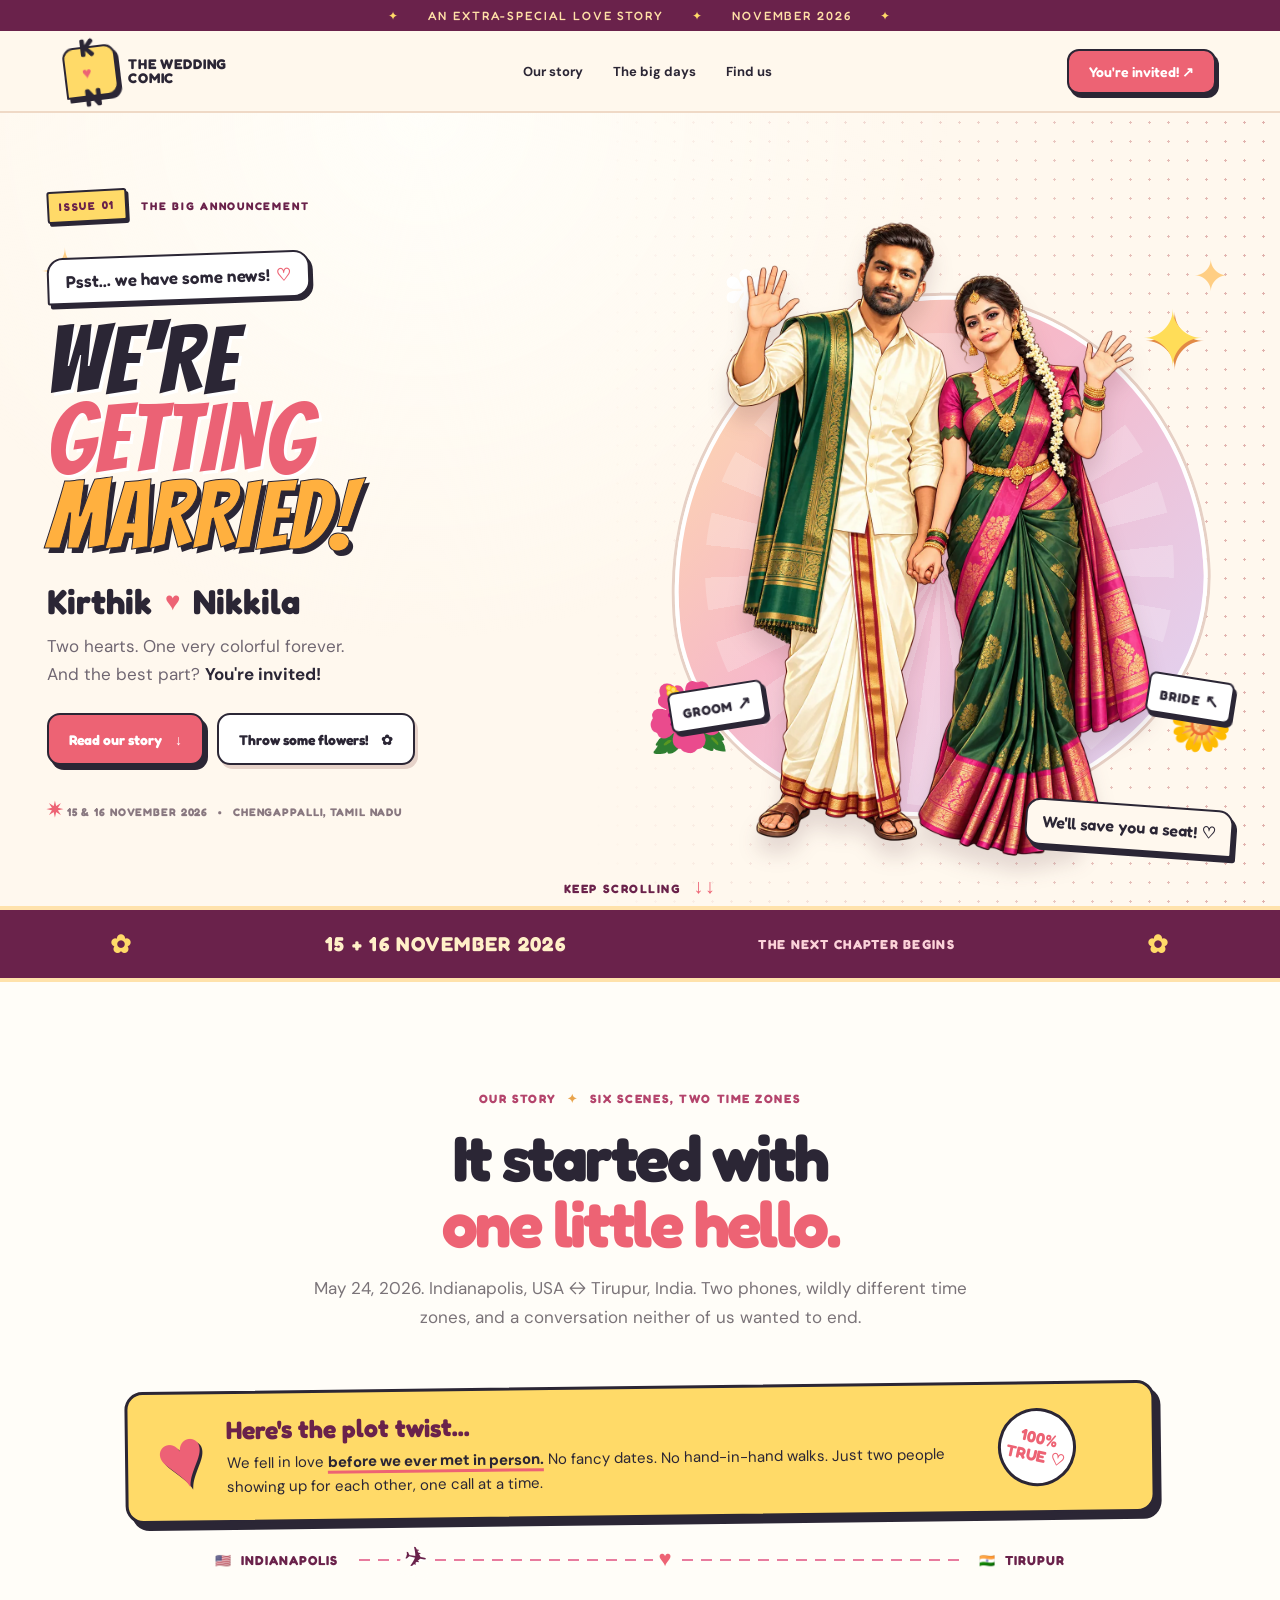
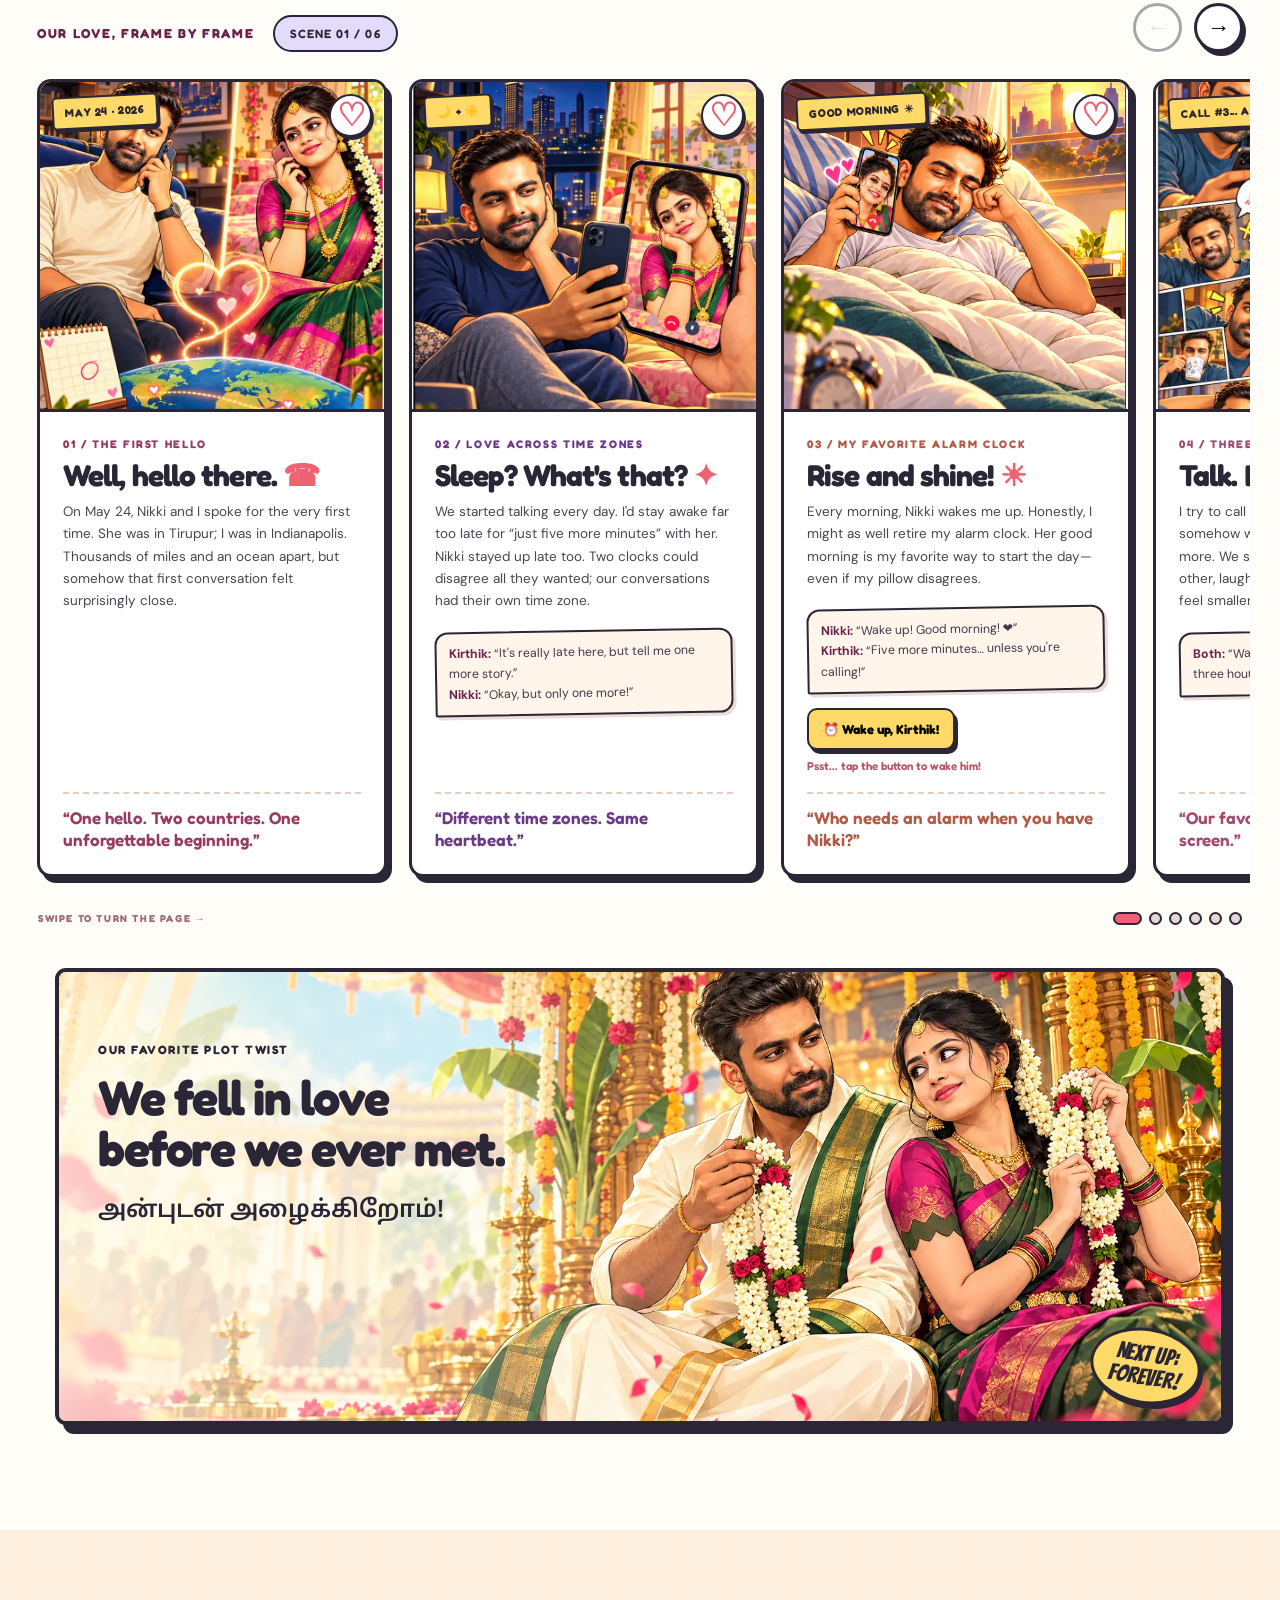
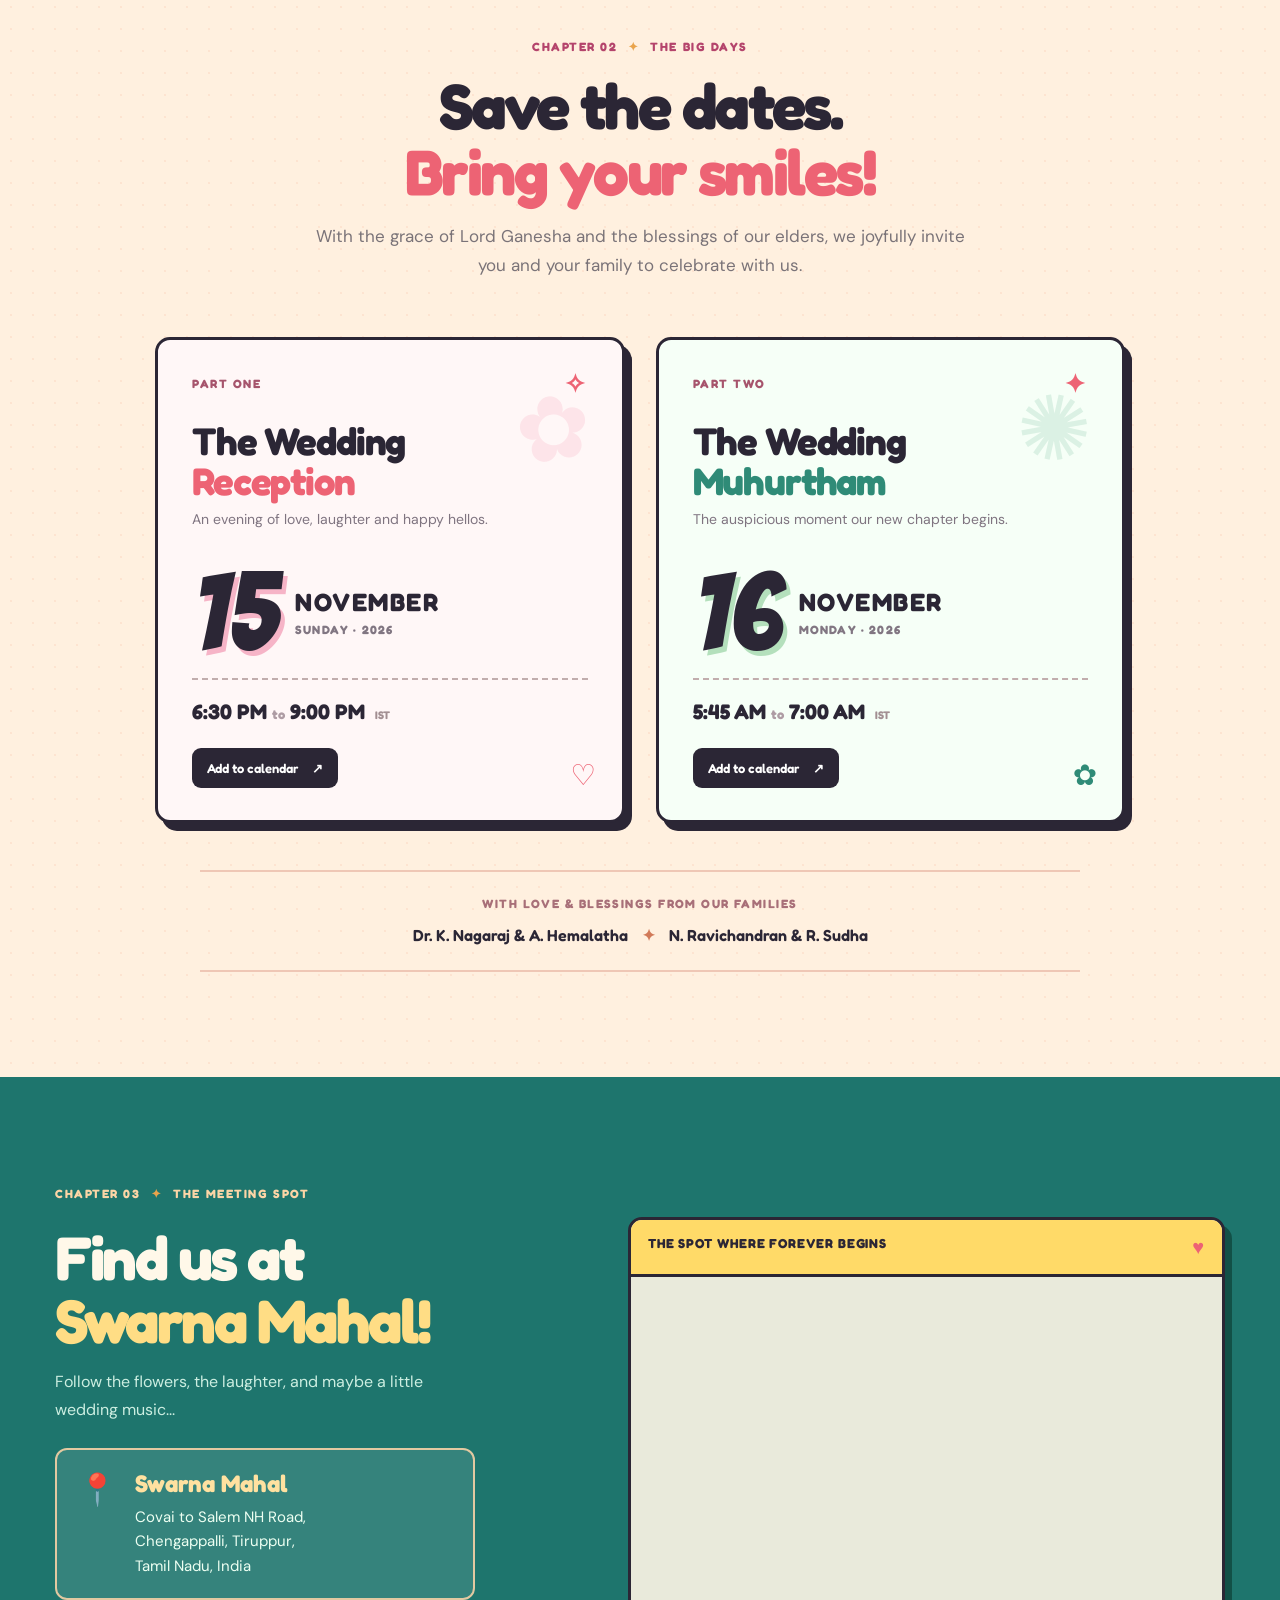
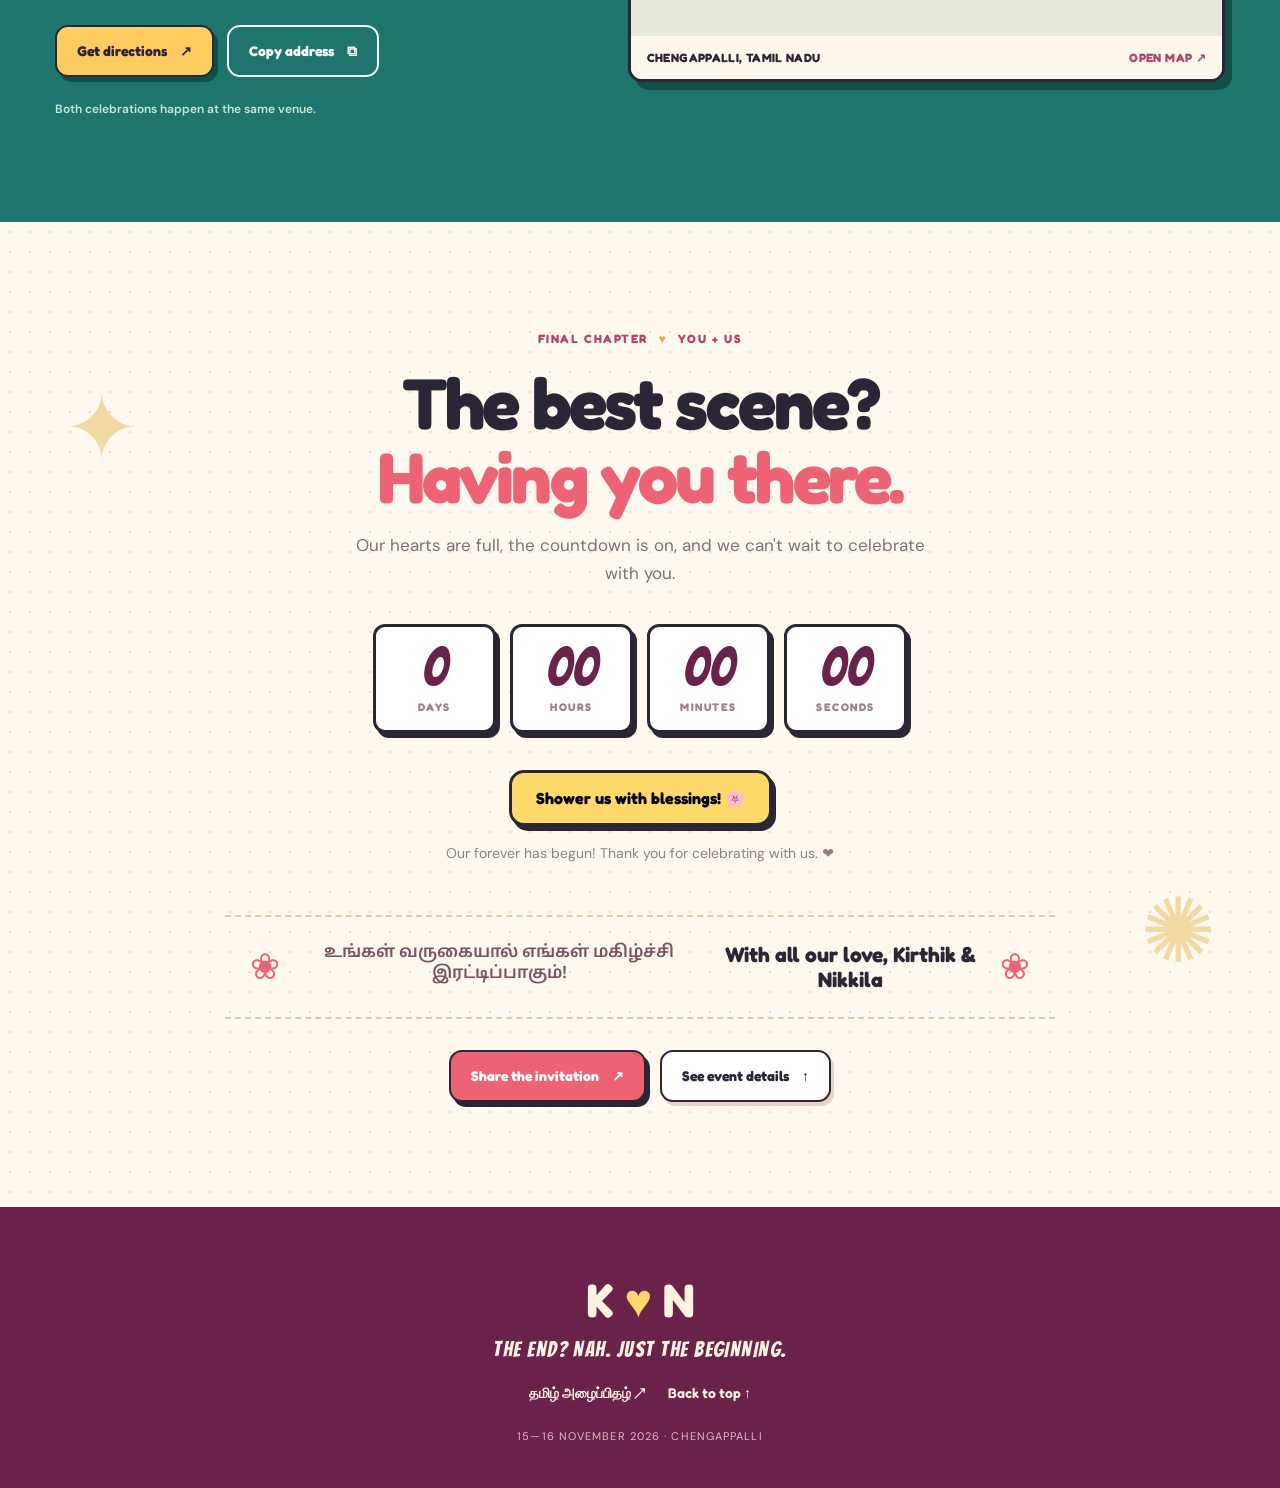
==== commit f63075bf: "Update index.html" ====
--- a/index.html
+++ b/index.html
@@ -75,7 +75,7 @@
 
     <section class="finale-section section" id="join" aria-labelledby="join-heading"><div class="finale-sparkle s1" aria-hidden="true">✦</div><div class="finale-sparkle s2" aria-hidden="true">✺</div><div class="finale-inner"><span class="chapter-tag">FINAL CHAPTER <span>♥</span> YOU + US</span><h2 id="join-heading">The best scene?<br><em>Having you there.</em></h2><p>Our hearts are full, the countdown is on, and we can't wait to celebrate with you.</p><div class="countdown" id="countdown" role="timer" aria-label="Time remaining until the wedding muhurtham"><div><strong id="days">--</strong><span>DAYS</span></div><div><strong id="hours">--</strong><span>HOURS</span></div><div><strong id="minutes">--</strong><span>MINUTES</span></div><div><strong id="seconds">--</strong><span>SECONDS</span></div></div><button type="button" class="blessing-button" id="blessing-button">Shower us with blessings! <span aria-hidden="true">🌸</span></button><p class="blessing-status" id="blessing-status" role="status" aria-live="polite">Your presence is the sweetest gift. ♡</p><div class="final-invite"><span aria-hidden="true">❀</span><p lang="ta">உங்கள் வருகையால் எங்கள் மகிழ்ச்சி இரட்டிப்பாகும்!</p><strong>With all our love, Kirthik &amp; Nikkila</strong><span aria-hidden="true">❀</span></div><div class="final-buttons"><a class="button primary" id="share-whatsapp" href="https://api.whatsapp.com/send?text=You%27re%20invited%20to%20Kirthik%20%26%20Nikkila%27s%20wedding!" target="_blank" rel="noopener noreferrer">Share the invitation <span aria-hidden="true">↗</span></a><a class="button secondary" href="#events">See event details <span aria-hidden="true">↑</span></a></div></div></section>
   </main>
-  <footer><div class="footer-logo">K <span>♥</span> N</div><p>THE END? NAH. JUST THE BEGINNING.</p><div class="footer-links"><a href="https://kirthikroshan.github.io/Wedding/" target="_blank" rel="noopener noreferrer">தமிழ் அழைப்பிதழ் ↗</a><a href="#top">Back to top ↑</a></div><small>15—16 NOVEMBER 2026 · CHENGAPPALLI</small></footer>
+  <footer><div class="footer-logo">K <span>♥</span> N</div><p>THE END? NAH. JUST THE BEGINNING.</p><div class="footer-links"><a href="https://kirthikroshan.github.io/tamil_wedding/" target="_blank" rel="noopener noreferrer">தமிழ் அழைப்பிதழ் ↗</a><a href="#top">Back to top ↑</a></div><small>15—16 NOVEMBER 2026 · CHENGAPPALLI</small></footer>
   <div class="toast" id="toast" role="status" aria-live="polite"></div>
 </body>
 </html>
